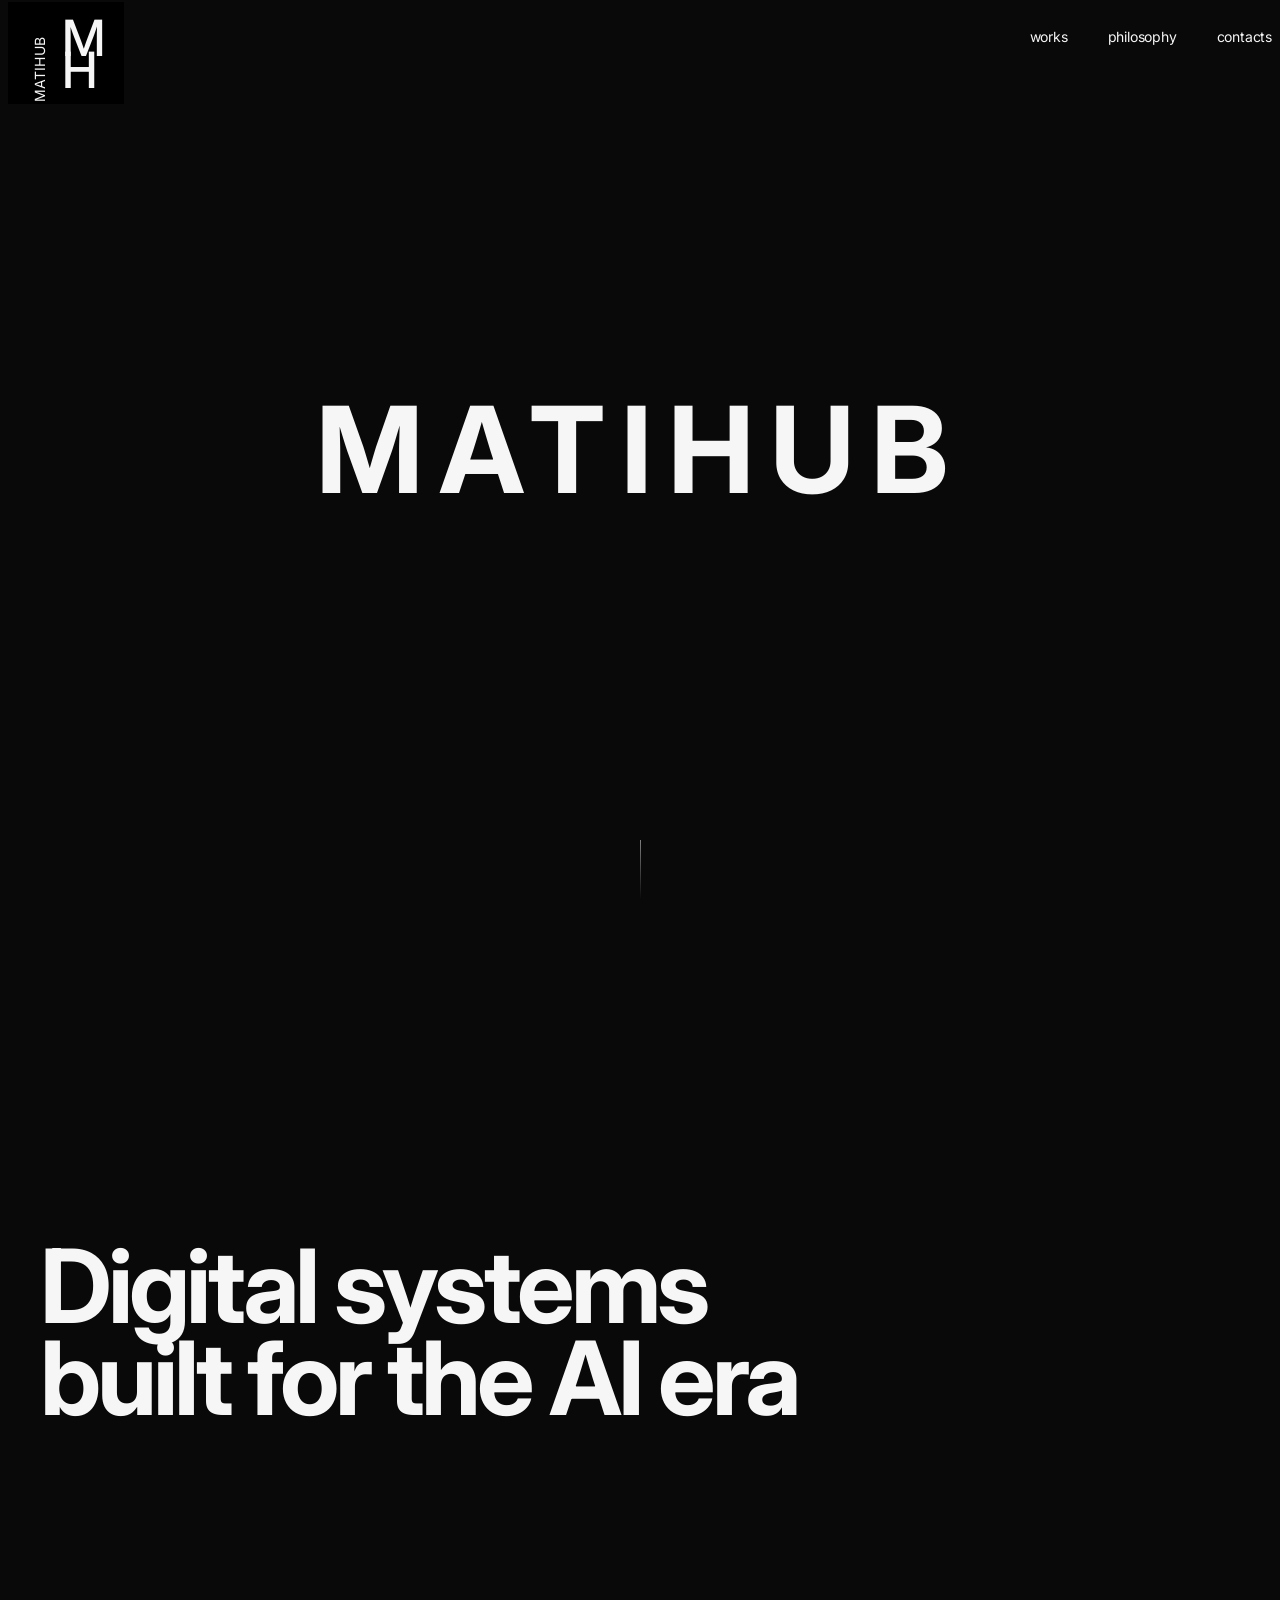
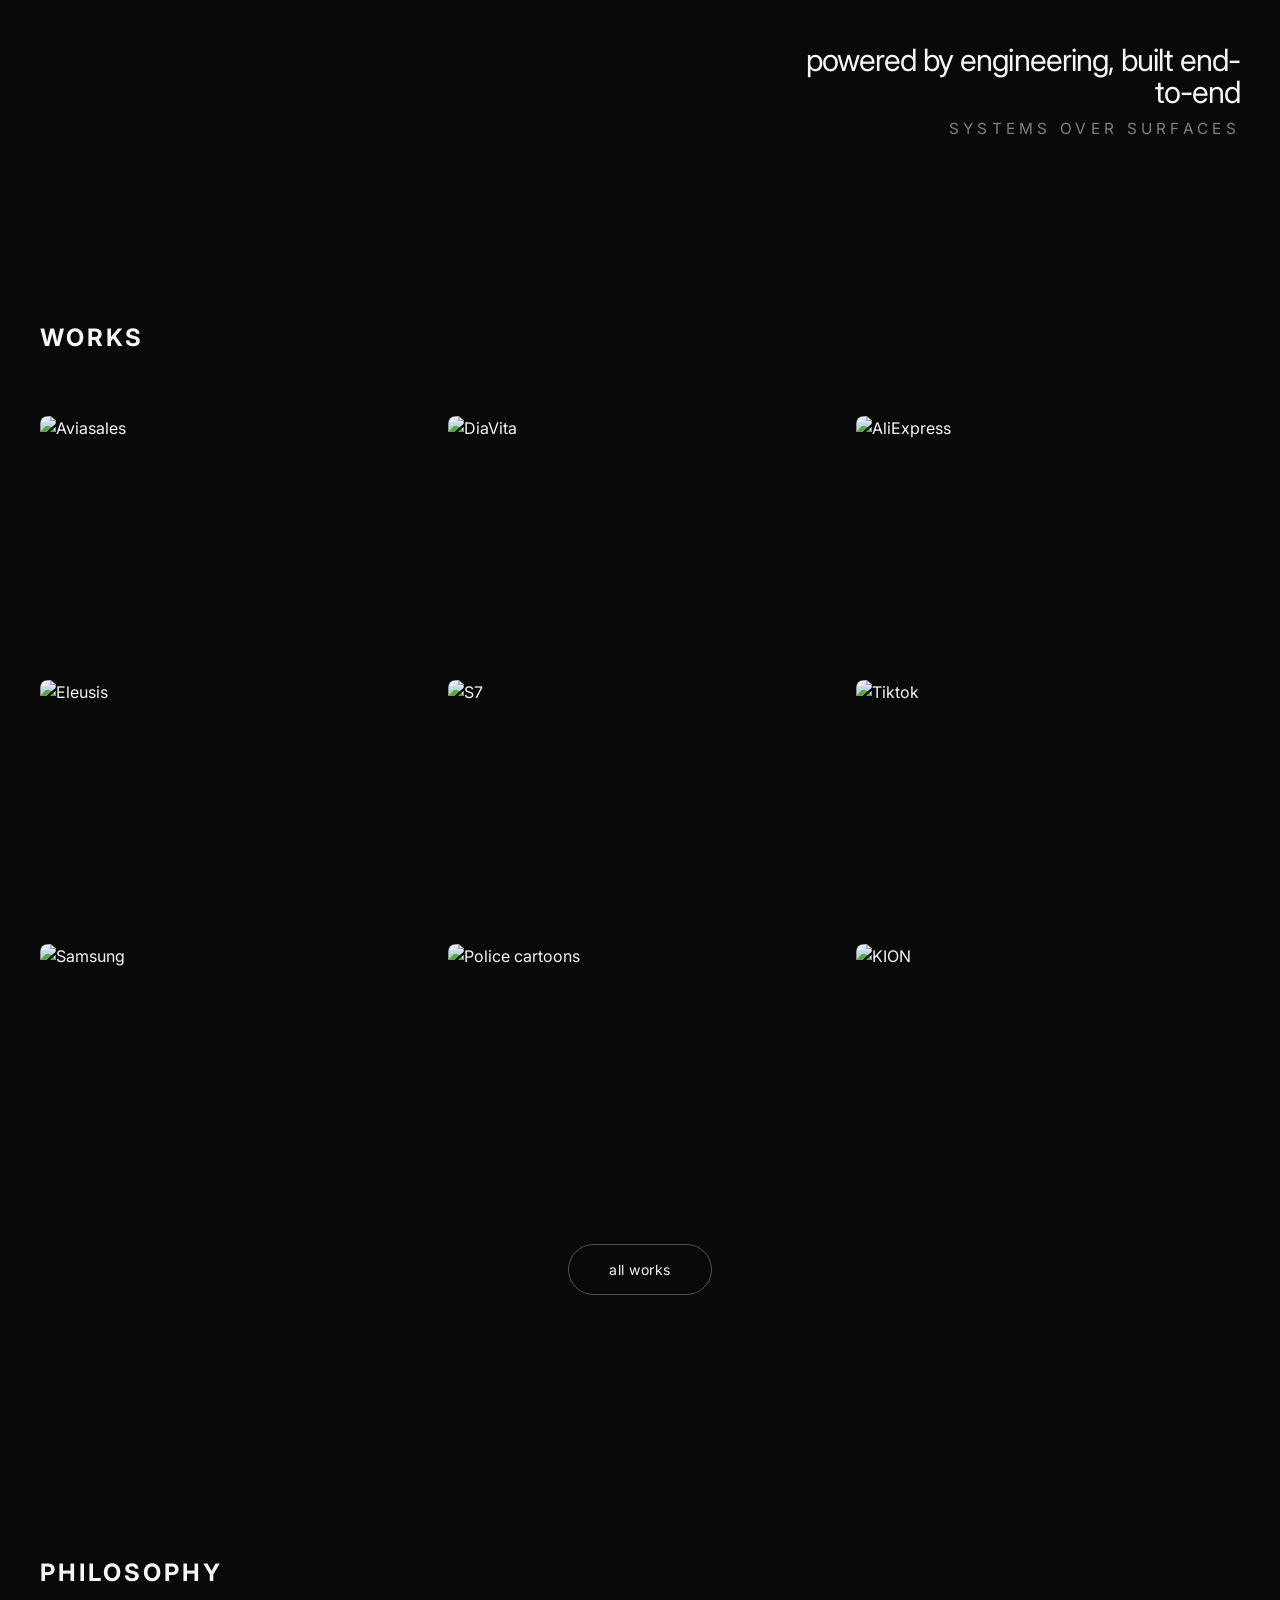
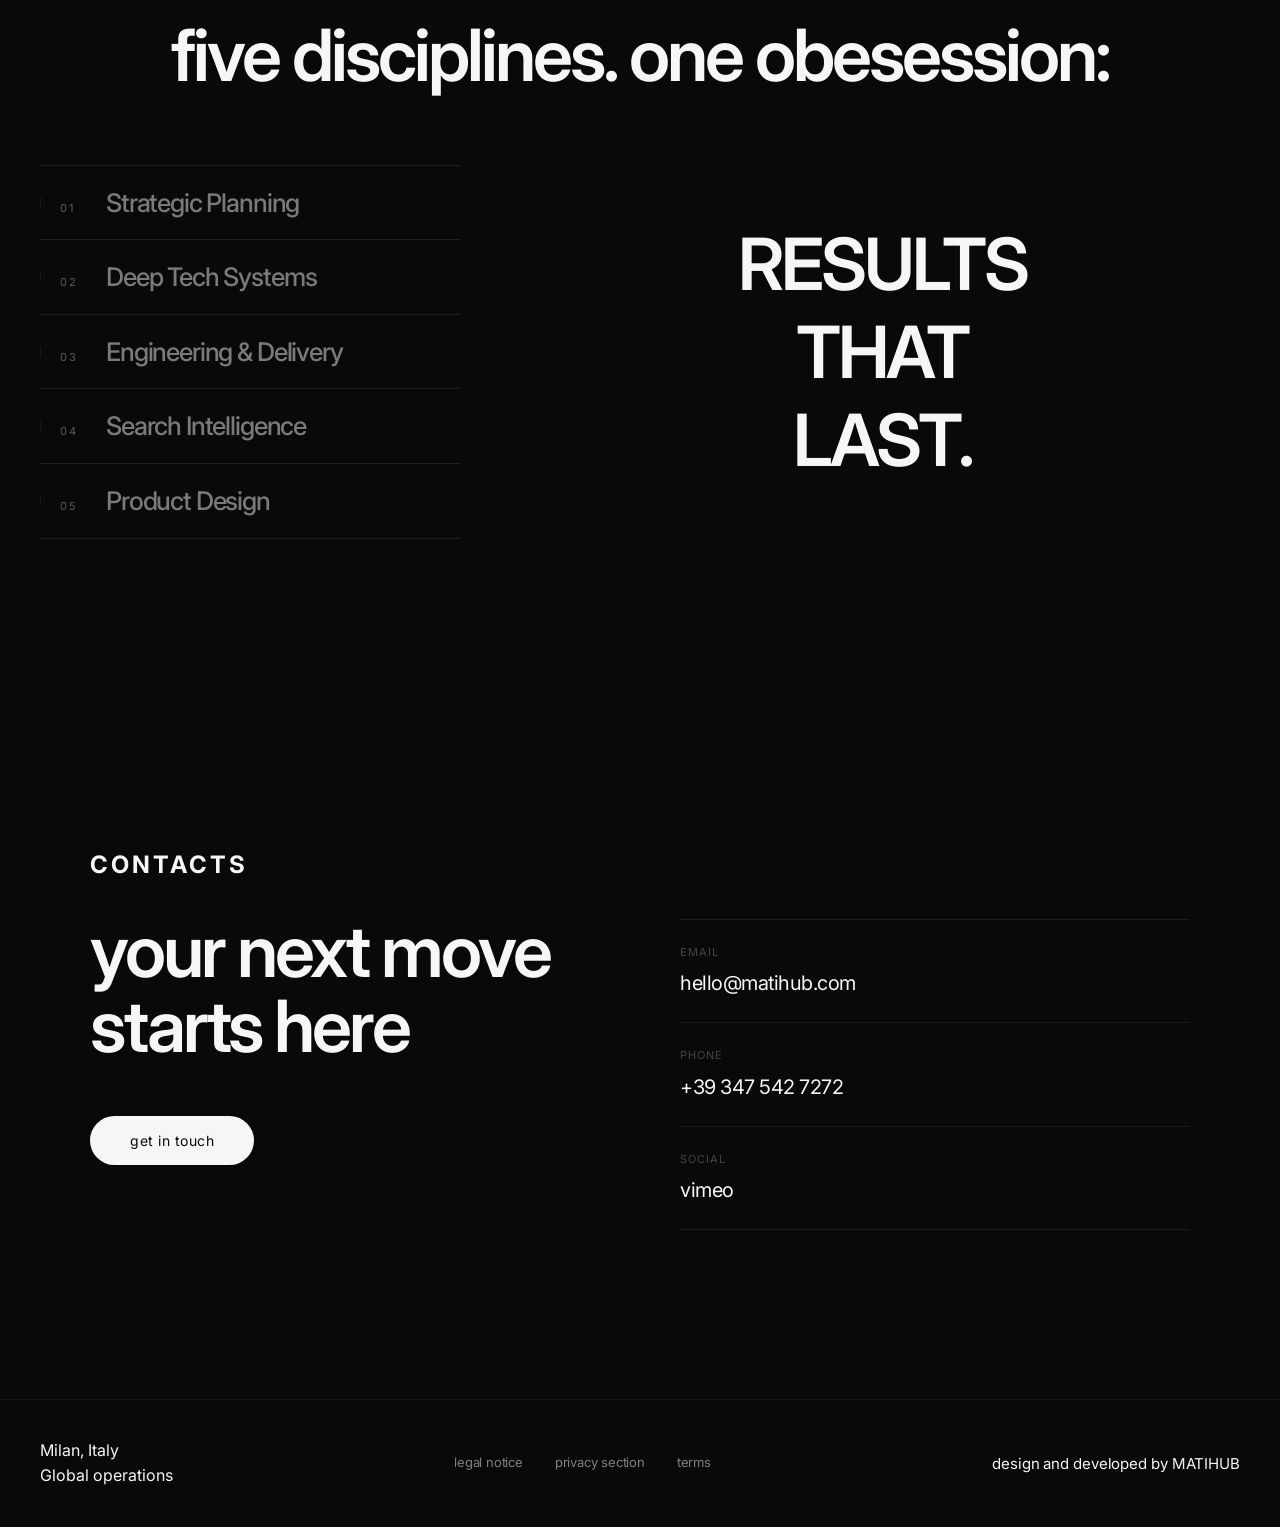
==== index.html @ 94ac6697 "Initial commit: MATIHUB website Static site for matihub.com - creative agency and production.  Co-Au" ====
<!DOCTYPE html>
<html lang="en">
<head>
  <meta charset="UTF-8">
  <meta name="viewport" content="width=device-width, initial-scale=1.0">
  <title>MATIHUB</title>
  <meta name="description" content="creative agency and production">
  <meta property="og:title" content="MATIHUB">
  <meta property="og:description" content="creative agency and production">
  <meta property="og:type" content="website">
  <link rel="stylesheet" href="css/style.css?v=20260401-1">
  <link rel="preconnect" href="https://fonts.googleapis.com">
  <link rel="preconnect" href="https://fonts.gstatic.com" crossorigin>
  <link href="https://fonts.googleapis.com/css2?family=Inter:wght@300;400;500;600;700&display=swap" rel="stylesheet">
</head>
<body>
  <!-- Page loader -->
  <div class="page-loader" id="pageLoader">
    <div class="loader-text">MATIHUB</div>
  </div>

  <!-- Navigation -->
  <nav class="nav" id="nav">
    <div class="nav__inner">
      <a href="#top" class="nav__logo" id="navLogo">
        <span class="logo-mark" aria-label="MATIHUB">
          <span class="logo-mark__vertical">MATIHUB</span>
          <span class="logo-mark__letters">
            <span class="logo-mark__letter">M</span>
            <span class="logo-mark__letter">H</span>
          </span>
        </span>
      </a>
      <div class="nav__menu" id="navMenu">
        <a href="#works" class="nav__link" data-nav>works</a>
        <a href="#philosophy" class="nav__link" data-nav>philosophy</a>
        <a href="#contacts" class="nav__link" data-nav>contacts</a>
      </div>
      <button class="nav__burger" id="navBurger" aria-label="Toggle menu">
        <span></span>
        <span></span>
      </button>
    </div>
  </nav>

  <!-- Mobile menu overlay -->
  <div class="mobile-menu" id="mobileMenu">
    <div class="mobile-menu__inner">
      <a href="#works" class="mobile-menu__link" data-nav>works</a>
      <a href="#philosophy" class="mobile-menu__link" data-nav>philosophy</a>
      <a href="#contacts" class="mobile-menu__link" data-nav>contacts</a>
    </div>
  </div>

  <!-- Hero Section -->
  <section class="hero" id="top">
    <div class="hero__video-wrap">
      <video class="hero__video" autoplay muted loop playsinline>
        <source src="https://storage.yandexcloud.net/naau/Zebra%20Black/web-3.mp4" type="video/mp4">
      </video>
    </div>
    <div class="hero__stripes">
      <div class="stripe stripe--1"></div>
      <div class="stripe stripe--2"></div>
      <div class="stripe stripe--3"></div>
      <div class="stripe stripe--4"></div>
      <div class="stripe stripe--5"></div>
      <div class="stripe stripe--6"></div>
      <div class="stripe stripe--7"></div>
      <div class="stripe stripe--8"></div>
      <div class="stripe stripe--9"></div>
      <div class="stripe stripe--10"></div>
      <div class="stripe stripe--11"></div>
      <div class="stripe stripe--12"></div>
      <div class="stripe stripe--13"></div>
      <div class="stripe stripe--14"></div>
      <div class="stripe stripe--15"></div>
      <div class="stripe stripe--16"></div>
      <div class="stripe stripe--17"></div>
      <div class="stripe stripe--18"></div>
      <div class="stripe stripe--19"></div>
      <div class="stripe stripe--20"></div>
    </div>
    <div class="hero__content">
      <h1 class="hero__title" data-animate="fade-up">MATIHUB</h1>
    </div>
    <div class="hero__scroll-indicator" data-animate="fade-in" data-delay="1000">
      <div class="scroll-line"></div>
    </div>
  </section>

  <!-- About Section -->
  <section class="about" id="about">
    <div class="about__container">
      <div class="about__text-block">
        <h2 class="about__headline" data-animate="fade-up">
          Digital systems<br>
          built for the AI era
        </h2>
      </div>
      <div class="about__corner" data-animate="fade-up">
        <p class="about__corner-title">powered by engineering, built end-to-end</p>
        <span class="about__corner-sub">systems over surfaces</span>
      </div>
    </div>
  </section>

  <!-- Featured Works Section -->
  <section class="works" id="works">
    <div class="works__container">
      <h2 class="works__title" data-animate="fade-up">WORKS</h2>
      <div class="works__grid">
        <a href="#" class="work-card" data-animate="fade-up" data-video="https://storage.yandexcloud.net/naau/Zebra%20Black/aviasales.mp4">
          <div class="work-card__media">
            <img class="work-card__img" src="https://static.tildacdn.com/tild6165-6663-4766-a163-343864383430/IMG_9E581A65877E-5.jpg" alt="Aviasales" loading="lazy">
            <video class="work-card__video" muted loop playsinline preload="none">
              <source src="https://storage.yandexcloud.net/naau/Zebra%20Black/aviasales.mp4" type="video/mp4">
            </video>
          </div>
          <div class="work-card__info">
            <h3 class="work-card__name">Aviasales</h3>
            <span class="work-card__type">TV commercial</span>
          </div>
        </a>

        <a href="#" class="work-card" data-animate="fade-up" data-video="https://storage.yandexcloud.net/naau/Zebra%20Black/diavita.mp4">
          <div class="work-card__media">
            <img class="work-card__img" src="https://static.tildacdn.com/tild6336-6364-4230-b430-643764646439/IMG_9E581A65877E-4.jpg" alt="DiaVita" loading="lazy">
            <video class="work-card__video" muted loop playsinline preload="none">
              <source src="https://storage.yandexcloud.net/naau/Zebra%20Black/diavita.mp4" type="video/mp4">
            </video>
          </div>
          <div class="work-card__info">
            <h3 class="work-card__name">DiaVita</h3>
            <span class="work-card__type">online commercial</span>
          </div>
        </a>

        <a href="#" class="work-card" data-animate="fade-up" data-video="https://storage.yandexcloud.net/naau/Zebra%20Black/ali-magnit.mp4">
          <div class="work-card__media">
            <img class="work-card__img" src="https://static.tildacdn.com/tild6266-6536-4338-a434-396534333637/IMG_9E581A65877E-7.jpg" alt="AliExpress" loading="lazy">
            <video class="work-card__video" muted loop playsinline preload="none">
              <source src="https://storage.yandexcloud.net/naau/Zebra%20Black/ali-magnit.mp4" type="video/mp4">
            </video>
          </div>
          <div class="work-card__info">
            <h3 class="work-card__name">AliExpress</h3>
            <span class="work-card__type">TV commercial</span>
          </div>
        </a>

        <a href="#" class="work-card" data-animate="fade-up" data-video="https://storage.yandexcloud.net/naau/Zebra%20Black/tortures.mp4">
          <div class="work-card__media">
            <img class="work-card__img" src="https://static.tildacdn.com/tild3966-3061-4966-b461-353532653964/IMG_9E581A65877E-11.jpg" alt="Eleusis" loading="lazy">
            <video class="work-card__video" muted loop playsinline preload="none">
              <source src="https://storage.yandexcloud.net/naau/Zebra%20Black/tortures.mp4" type="video/mp4">
            </video>
          </div>
          <div class="work-card__info">
            <h3 class="work-card__name">Eleusis</h3>
            <span class="work-card__type">short movie</span>
          </div>
        </a>

        <a href="#" class="work-card" data-animate="fade-up" data-video="https://storage.yandexcloud.net/naau/Zebra%20Black/s7.mp4">
          <div class="work-card__media">
            <img class="work-card__img" src="https://static.tildacdn.com/tild3133-3365-4666-a537-616430393462/IMG_9E581A65877E-16.jpg" alt="S7" loading="lazy">
            <video class="work-card__video" muted loop playsinline preload="none">
              <source src="https://storage.yandexcloud.net/naau/Zebra%20Black/s7.mp4" type="video/mp4">
            </video>
          </div>
          <div class="work-card__info">
            <h3 class="work-card__name">S7</h3>
            <span class="work-card__type">TV commercial</span>
          </div>
        </a>

        <a href="#" class="work-card" data-animate="fade-up" data-video="https://storage.yandexcloud.net/naau/Zebra%20Black/tiktok.mp4">
          <div class="work-card__media">
            <img class="work-card__img" src="https://static.tildacdn.com/tild6637-3164-4764-b666-653739356164/IMG_9E581A65877E-14.jpg" alt="Tiktok" loading="lazy">
            <video class="work-card__video" muted loop playsinline preload="none">
              <source src="https://storage.yandexcloud.net/naau/Zebra%20Black/tiktok.mp4" type="video/mp4">
            </video>
          </div>
          <div class="work-card__info">
            <h3 class="work-card__name">Tiktok</h3>
            <span class="work-card__type">TV commercial</span>
          </div>
        </a>

        <a href="#" class="work-card" data-animate="fade-up" data-video="https://storage.yandexcloud.net/naau/Zebra%20Black/samsung.mp4">
          <div class="work-card__media">
            <img class="work-card__img" src="https://static.tildacdn.com/tild6661-3166-4439-b335-336266383433/IMG_9E581A65877E-15.jpg" alt="Samsung" loading="lazy">
            <video class="work-card__video" muted loop playsinline preload="none">
              <source src="https://storage.yandexcloud.net/naau/Zebra%20Black/samsung.mp4" type="video/mp4">
            </video>
          </div>
          <div class="work-card__info">
            <h3 class="work-card__name">Samsung</h3>
            <span class="work-card__type">short movie</span>
          </div>
        </a>

        <a href="#" class="work-card" data-animate="fade-up" data-video="https://storage.yandexcloud.net/naau/Zebra%20Black/2block.mp4">
          <div class="work-card__media">
            <img class="work-card__img" src="https://static.tildacdn.com/tild3864-3037-4433-b665-363839663732/IMG_9E581A65877E-20.jpg" alt="Police cartoons" loading="lazy">
            <video class="work-card__video" muted loop playsinline preload="none">
              <source src="https://storage.yandexcloud.net/naau/Zebra%20Black/2block.mp4" type="video/mp4">
            </video>
          </div>
          <div class="work-card__info">
            <h3 class="work-card__name">Police cartoons</h3>
            <span class="work-card__type">social project</span>
          </div>
        </a>

        <a href="#" class="work-card" data-animate="fade-up" data-video="https://storage.yandexcloud.net/naau/Zebra%20Black/kion.mp4">
          <div class="work-card__media">
            <img class="work-card__img" src="https://static.tildacdn.com/tild3933-3839-4464-b935-316431636664/Screenshot_2021-09-1.jpg" alt="KION" loading="lazy">
            <video class="work-card__video" muted loop playsinline preload="none">
              <source src="https://storage.yandexcloud.net/naau/Zebra%20Black/kion.mp4" type="video/mp4">
            </video>
          </div>
          <div class="work-card__info">
            <h3 class="work-card__name">KION</h3>
            <span class="work-card__type">online commercial</span>
          </div>
        </a>
      </div>
      <div class="works__all" data-animate="fade-up">
        <a href="#" class="btn btn--outline">all works</a>
      </div>
    </div>
  </section>

  <!-- Philosophy Section -->
  <section class="philosophy" id="philosophy">
    <div class="philosophy__container">
      <div class="philosophy__intro" data-animate="fade-up">
        <span class="philosophy__eyebrow">PHILOSOPHY</span>
        <h2 class="philosophy__title">five disciplines. one obesession:</h2>
      </div>
      <div class="discipline-system" data-animate="fade-up">
        <div class="discipline-system__nav" role="tablist" aria-label="Disciplines">
          <button
            class="discipline-trigger"
            type="button"
            role="tab"
            id="discipline-tab-strategic-design"
            aria-selected="false"
            aria-controls="discipline-panel-strategic-design"
            data-discipline-trigger
            data-discipline="strategic-design"
          >
            <span class="discipline-trigger__number">01</span>
            <span class="discipline-trigger__title">Strategic Planning</span>
          </button>
          <button
            class="discipline-trigger"
            type="button"
            role="tab"
            id="discipline-tab-deep-tech-systems"
            aria-selected="false"
            aria-controls="discipline-panel-deep-tech-systems"
            data-discipline-trigger
            data-discipline="deep-tech-systems"
          >
            <span class="discipline-trigger__number">02</span>
            <span class="discipline-trigger__title">Deep Tech Systems</span>
          </button>
          <button
            class="discipline-trigger"
            type="button"
            role="tab"
            id="discipline-tab-engineering-delivery"
            aria-selected="false"
            aria-controls="discipline-panel-engineering-delivery"
            data-discipline-trigger
            data-discipline="engineering-delivery"
          >
            <span class="discipline-trigger__number">03</span>
            <span class="discipline-trigger__title">Engineering &amp; Delivery</span>
          </button>
          <button
            class="discipline-trigger"
            type="button"
            role="tab"
            id="discipline-tab-search-intelligence"
            aria-selected="false"
            aria-controls="discipline-panel-search-intelligence"
            data-discipline-trigger
            data-discipline="search-intelligence"
          >
            <span class="discipline-trigger__number">04</span>
            <span class="discipline-trigger__title">Search Intelligence</span>
          </button>
          <button
            class="discipline-trigger"
            type="button"
            role="tab"
            id="discipline-tab-product-design"
            aria-selected="false"
            aria-controls="discipline-panel-product-design"
            data-discipline-trigger
            data-discipline="product-design"
          >
            <span class="discipline-trigger__number">05</span>
            <span class="discipline-trigger__title">Product Design</span>
          </button>
        </div>

        <div class="discipline-system__panel-wrap">
          <p class="discipline-system__kicker">
            <span class="discipline-system__kicker-word discipline-system__kicker-word--results">RESULTS</span>
            <span class="discipline-system__kicker-word discipline-system__kicker-word--that">THAT</span>
            <span class="discipline-system__kicker-word discipline-system__kicker-word--last">LAST.</span>
          </p>
          <div class="discipline-panels-track" data-discipline-track>
            <article
              class="discipline-panel"
              role="tabpanel"
              id="discipline-panel-strategic-design"
              aria-labelledby="discipline-tab-strategic-design"
              hidden
              data-discipline-panel
              data-discipline="strategic-design"
            >
              <span class="discipline-panel__number">01</span>
              <h3 class="discipline-panel__title">Strategic Planning</h3>
              <p class="discipline-panel__description">
                Precision-engineered strategy. Built to compound. Strategic design frameworks grounded in big data, analytics intelligence, and deep sector understanding — structured to turn business complexity into durable competitive advantage.
              </p>
            </article>

            <article
              class="discipline-panel"
              role="tabpanel"
              id="discipline-panel-deep-tech-systems"
              aria-labelledby="discipline-tab-deep-tech-systems"
              hidden
              data-discipline-panel
              data-discipline="deep-tech-systems"
            >
              <span class="discipline-panel__number">02</span>
              <h3 class="discipline-panel__title">Deep Tech Systems</h3>
              <p class="discipline-panel__description">
                Powered by deep tech. Built for the decade ahead. Advanced machine intelligence and cognitive infrastructure — engineered at the frontier of what technology can do, and deployed with the precision that complex systems demand.
              </p>
            </article>

            <article
              class="discipline-panel"
              role="tabpanel"
              id="discipline-panel-engineering-delivery"
              aria-labelledby="discipline-tab-engineering-delivery"
              hidden
              data-discipline-panel
              data-discipline="engineering-delivery"
            >
              <span class="discipline-panel__number">03</span>
              <h3 class="discipline-panel__title">Engineering &amp; Delivery</h3>
              <p class="discipline-panel__description">
                Flawless implementation. No second drafts. Production-grade platforms and advanced systems architected for permanence — where deep technical rigour and a zero-compromise delivery standard are built into the process from day one.
              </p>
            </article>

            <article
              class="discipline-panel"
              role="tabpanel"
              id="discipline-panel-search-intelligence"
              aria-labelledby="discipline-tab-search-intelligence"
              hidden
              data-discipline-panel
              data-discipline="search-intelligence"
            >
              <span class="discipline-panel__number">04</span>
              <h3 class="discipline-panel__title">Search Intelligence</h3>
              <p class="discipline-panel__description">
                Search authority, engineered through data and precision. Big data-driven semantic architecture, advanced analytics tools, and technical search infrastructure — built to compound organic visibility and deliver returns that grow with time, not against it.
              </p>
            </article>

            <article
              class="discipline-panel"
              role="tabpanel"
              id="discipline-panel-product-design"
              aria-labelledby="discipline-tab-product-design"
              hidden
              data-discipline-panel
              data-discipline="product-design"
            >
              <span class="discipline-panel__number">05</span>
              <h3 class="discipline-panel__title">Product Design</h3>
              <p class="discipline-panel__description">
                Interfaces designed to perform, not just impress. Advanced product design systems built on deep user intelligence and commercial logic — where every interaction is deliberate, every flow is purposeful, and form follows measurable function.
              </p>
            </article>
          </div>
          <div class="discipline-carousel-dots" aria-hidden="true">
            <span class="discipline-carousel-dot is-active" data-discipline-dot></span>
            <span class="discipline-carousel-dot" data-discipline-dot></span>
            <span class="discipline-carousel-dot" data-discipline-dot></span>
            <span class="discipline-carousel-dot" data-discipline-dot></span>
            <span class="discipline-carousel-dot" data-discipline-dot></span>
          </div>
        </div>
      </div>
    </div>
  </section>

  <!-- Contacts Section -->
  <section class="contacts" id="contacts">
    <div class="contacts__container">
      <div class="contacts__left" data-animate="fade-up">
        <span class="contacts__eyebrow">CONTACTS</span>
        <h2 class="contacts__title">your next move<br>starts here</h2>
        <a href="mailto:hello@matihub.com" class="btn btn--primary contacts__cta">get in touch</a>
      </div>
      <div class="contacts__right" data-animate="fade-up" data-delay="200">
        <div class="contacts__item">
          <span class="contacts__label">email</span>
          <a href="mailto:hello@matihub.com" class="contacts__value contacts__value--link">hello@matihub.com</a>
        </div>
        <div class="contacts__item">
          <span class="contacts__label">phone</span>
          <a href="tel:+393475427272" class="contacts__value contacts__value--link">+39 347 542 7272</a>
        </div>
        <div class="contacts__item">
          <span class="contacts__label">social</span>
          <a href="#" class="contacts__value contacts__value--link" target="_blank" rel="noopener">vimeo</a>
        </div>
      </div>
    </div>
  </section>

  <!-- Footer -->
  <footer class="footer">
    <div class="footer__container">
      <div class="footer__left">
        <div class="footer__location">
          <span>Milan, Italy</span>
          <span>Global operations</span>
        </div>
      </div>
      <div class="footer__nav">
        <div class="footer__nav-links">
          <a href="/legal-notice.html" class="footer__link">legal notice</a>
          <div class="footer__nav-group">
            <a href="/privacy-section.html" class="footer__link">privacy section</a>
          </div>
          <a href="/terms.html" class="footer__link">terms</a>
        </div>
      </div>
      <div class="footer__right">
        <span class="footer__credit">design and developed by MATIHUB</span>
      </div>
    </div>
  </footer>

  <script src="js/main.js?v=20260401-1"></script>
</body>
</html>
---- css/style.css ----
/* ============================================
   MATIHUB - Global Styles
   Dark premium creative agency theme
   ============================================ */

/* --- Reset & Base --- */
*, *::before, *::after {
  margin: 0;
  padding: 0;
  box-sizing: border-box;
}

:root {
  --bg: #090909;
  --text: #f6f6f6;
  --text-dim: rgba(246, 246, 246, 0.5);
  --text-dimmer: rgba(246, 246, 246, 0.25);
  --accent: #f6f6f6;
  --stripe-bg: #090909;
  --font-main: 'Inter', Arial, sans-serif;
  --nav-height: 148px;
  --ease: cubic-bezier(0.25, 0.1, 0.25, 1);
  --ease-out: cubic-bezier(0.16, 1, 0.3, 1);
}

html {
  scroll-behavior: smooth;
  -webkit-font-smoothing: antialiased;
  -moz-osx-font-smoothing: grayscale;
  overflow-x: hidden;
}

body {
  font-family: var(--font-main);
  background-color: var(--bg);
  color: var(--text);
  line-height: 1.5;
  overflow-x: hidden;
  opacity: 0;
  transition: opacity 0.6s var(--ease);
}

body.loaded {
  opacity: 1;
}

a {
  color: inherit;
  text-decoration: none;
}

img, video {
  display: block;
  max-width: 100%;
}

button {
  border: none;
  background: none;
  cursor: pointer;
  color: inherit;
  font-family: inherit;
}

::selection {
  background: rgba(246, 246, 246, 0.2);
  color: var(--text);
}

/* --- Page Loader --- */
.page-loader {
  position: fixed;
  inset: 0;
  z-index: 9999;
  background: var(--bg);
  display: flex;
  align-items: center;
  justify-content: center;
  transition: opacity 0.8s var(--ease), visibility 0.8s;
}

.page-loader.hidden {
  opacity: 0;
  visibility: hidden;
  pointer-events: none;
}

.loader-text {
  font-size: 32px;
  font-weight: 600;
  letter-spacing: 6px;
  text-transform: uppercase;
  animation: loaderPulse 1.2s ease-in-out infinite;
}

@keyframes loaderPulse {
  0%, 100% { opacity: 0.3; }
  50% { opacity: 1; }
}

/* ============================================
   Navigation
   ============================================ */
.nav {
  position: fixed;
  top: 0;
  left: 0;
  right: 0;
  z-index: 990;
  padding: 2px 8px 0;
  height: var(--nav-height);
  transition: background-color 0.4s var(--ease), box-shadow 0.4s var(--ease);
}

.nav__inner {
  max-width: 1400px;
  margin: 0 auto;
  height: 100%;
  display: flex;
  align-items: flex-start;
  justify-content: space-between;
}

.nav__logo {
  z-index: 1001;
  position: relative;
  display: block;
  width: 116px;
  height: 102px;
  background: #000;
  overflow: visible;
  flex: 0 0 auto;
}

.logo-mark {
  position: relative;
  display: block;
  width: 100%;
  height: 100%;
  transition: opacity 0.3s var(--ease);
}

.logo-mark:hover {
  opacity: 0.7;
}

.logo-mark__vertical {
  position: absolute;
  left: 27px;
  top: 35px;
  display: block;
  font-size: 14px;
  font-weight: 400;
  line-height: 0.78;
  letter-spacing: 0.015em;
  writing-mode: vertical-rl;
  transform: rotate(180deg);
}

.logo-mark__letters {
  position: absolute;
  left: 54px;
  top: 18px;
  display: flex;
  flex-direction: column;
  align-items: flex-start;
  gap: 0;
}

.logo-mark__letter {
  display: block;
  width: 41px;
  font-size: 50px;
  font-weight: 500;
  line-height: 0.72;
  letter-spacing: -0.1em;
  text-align: left;
}

.logo-mark__letter:last-child {
  width: 45px;
  margin-top: -4px;
}

.nav__menu {
  display: flex;
  gap: 40px;
  padding-top: 20px;
}

.nav__link {
  font-size: 14px;
  font-weight: 400;
  letter-spacing: -0.2px;
  position: relative;
  padding: 4px 0;
  transition: opacity 0.3s var(--ease);
}

.nav__link::after {
  content: '';
  position: absolute;
  bottom: 0;
  left: 0;
  width: 0;
  height: 1px;
  background: var(--text);
  transition: width 0.4s var(--ease-out);
}

.nav__link:hover::after {
  width: 100%;
}

.nav__link:hover {
  opacity: 0.7;
}

/* Burger */
.nav__burger {
  display: none;
  flex-direction: column;
  justify-content: center;
  gap: 6px;
  width: 30px;
  height: 30px;
  z-index: 1001;
}

.nav__burger span {
  display: block;
  width: 100%;
  height: 1.5px;
  background: var(--text);
  transition: transform 0.4s var(--ease-out), opacity 0.3s;
}

.nav__burger.active span:first-child {
  transform: translateY(3.75px) rotate(45deg);
}

.nav__burger.active span:last-child {
  transform: translateY(-3.75px) rotate(-45deg);
}

/* Mobile menu */
.mobile-menu {
  position: fixed;
  inset: 0;
  z-index: 1000;
  background: var(--bg);
  display: flex;
  align-items: center;
  justify-content: center;
  opacity: 0;
  visibility: hidden;
  transition: opacity 0.5s var(--ease-out), visibility 0.5s;
}

.mobile-menu.active {
  opacity: 1;
  visibility: visible;
}

.mobile-menu__inner {
  display: flex;
  flex-direction: column;
  align-items: center;
  gap: 24px;
}

.mobile-menu__link {
  font-size: 48px;
  font-weight: 500;
  letter-spacing: -1.5px;
  opacity: 0;
  transform: translateY(30px);
  transition: opacity 0.5s var(--ease-out), transform 0.5s var(--ease-out);
}

.mobile-menu.active .mobile-menu__link {
  opacity: 1;
  transform: translateY(0);
}

.mobile-menu.active .mobile-menu__link:nth-child(1) { transition-delay: 0.1s; }
.mobile-menu.active .mobile-menu__link:nth-child(2) { transition-delay: 0.15s; }
.mobile-menu.active .mobile-menu__link:nth-child(3) { transition-delay: 0.2s; }
.mobile-menu.active .mobile-menu__link:nth-child(4) { transition-delay: 0.25s; }

/* ============================================
   Hero Section
   ============================================ */
.hero {
  position: relative;
  width: 100%;
  height: 100vh;
  min-height: 550px;
  overflow: hidden;
  display: flex;
  align-items: center;
  justify-content: center;
}

.hero__video-wrap {
  position: absolute;
  inset: 0;
  z-index: 1;
}

.hero__video {
  width: 100%;
  height: 100%;
  object-fit: cover;
  opacity: 0;
  transition: opacity 1.5s var(--ease);
}

.hero__video.loaded {
  opacity: 1;
}

/* Vertical stripe bars - zebra/grid effect */
.hero__stripes {
  position: absolute;
  inset: 0;
  z-index: 2;
  pointer-events: none;
}

.stripe {
  position: absolute;
  top: 0;
  bottom: 0;
  width: 60px;
  background: var(--stripe-bg);
  transform: scaleY(1);
  transition: transform 1.2s var(--ease-out);
}

/* Position stripes across the viewport at intervals */
.stripe--1  { left: calc(50% - 600px); }
.stripe--2  { left: calc(50% - 540px + 15px); }
.stripe--3  { left: calc(50% - 470px); }
.stripe--4  { left: calc(50% - 400px + 10px); }
.stripe--5  { left: calc(50% - 330px); }
.stripe--6  { left: calc(50% - 260px + 5px); }
.stripe--7  { left: calc(50% - 190px); }
.stripe--8  { left: calc(50% - 120px + 10px); }
.stripe--9  { left: calc(50% - 55px); }
.stripe--10 { left: calc(50% + 10px); }
.stripe--11 { left: calc(50% + 75px); }
.stripe--12 { left: calc(50% + 140px + 5px); }
.stripe--13 { left: calc(50% + 210px); }
.stripe--14 { left: calc(50% + 275px + 10px); }
.stripe--15 { left: calc(50% + 345px); }
.stripe--16 { left: calc(50% + 415px + 5px); }
.stripe--17 { left: calc(50% + 480px); }
.stripe--18 { left: calc(50% + 545px + 10px); }
.stripe--19 { left: calc(50% - 665px); }
.stripe--20 { left: calc(50% + 615px); }

/* Staggered stripe animation on load */
.hero.animate-stripes .stripe {
  animation: stripeReveal 1.8s var(--ease-out) forwards;
}

.stripe--1  { animation-delay: 0.05s; }
.stripe--2  { animation-delay: 0.1s; }
.stripe--3  { animation-delay: 0.15s; }
.stripe--4  { animation-delay: 0.2s; }
.stripe--5  { animation-delay: 0.25s; }
.stripe--6  { animation-delay: 0.3s; }
.stripe--7  { animation-delay: 0.35s; }
.stripe--8  { animation-delay: 0.4s; }
.stripe--9  { animation-delay: 0.45s; }
.stripe--10 { animation-delay: 0.5s; }
.stripe--11 { animation-delay: 0.55s; }
.stripe--12 { animation-delay: 0.6s; }
.stripe--13 { animation-delay: 0.65s; }
.stripe--14 { animation-delay: 0.7s; }
.stripe--15 { animation-delay: 0.75s; }
.stripe--16 { animation-delay: 0.8s; }
.stripe--17 { animation-delay: 0.85s; }
.stripe--18 { animation-delay: 0.9s; }
.stripe--19 { animation-delay: 0s; }
.stripe--20 { animation-delay: 0.95s; }

@keyframes stripeReveal {
  0% {
    transform: scaleY(1);
    opacity: 1;
  }
  60% {
    opacity: 1;
  }
  100% {
    transform: scaleY(0);
    opacity: 0;
  }
}

/* After stripes open we add a subtle parallax stripe overlay */
.hero__stripes.revealed .stripe {
  transform: scaleY(0);
  opacity: 0;
}

.hero__content {
  position: relative;
  z-index: 3;
  text-align: center;
  padding: 0 20px;
}

.hero__title {
  font-size: clamp(48px, 10vw, 120px);
  font-weight: 700;
  letter-spacing: clamp(4px, 1.5vw, 16px);
  text-transform: uppercase;
  line-height: 1;
  opacity: 0;
  transform: translateY(40px);
  transition: opacity 1s var(--ease-out) 1.2s, transform 1s var(--ease-out) 1.2s;
}

.hero.visible .hero__title {
  opacity: 1;
  transform: translateY(0);
}

.hero__subtitle {
  font-size: clamp(12px, 1.5vw, 16px);
  font-weight: 300;
  letter-spacing: 3px;
  margin-top: 20px;
  opacity: 0;
  transform: translateY(20px);
  transition: opacity 0.8s var(--ease-out) 1.6s, transform 0.8s var(--ease-out) 1.6s;
}

.hero.visible .hero__subtitle {
  opacity: 0.7;
  transform: translateY(0);
}

/* Scroll indicator */
.hero__scroll-indicator {
  position: absolute;
  bottom: 40px;
  left: 50%;
  transform: translateX(-50%);
  z-index: 3;
  opacity: 0;
  transition: opacity 1s var(--ease) 2.2s;
}

.hero.visible .hero__scroll-indicator {
  opacity: 0.5;
}

.scroll-line {
  width: 1px;
  height: 60px;
  background: linear-gradient(to bottom, var(--text), transparent);
  animation: scrollPulse 2s ease-in-out infinite;
}

@keyframes scrollPulse {
  0%, 100% {
    transform: scaleY(1);
    opacity: 0.5;
  }
  50% {
    transform: scaleY(0.5);
    opacity: 1;
  }
}

/* ============================================
   About Section
   ============================================ */
.about {
  position: relative;
  padding: 160px 40px;
  min-height: 100vh;
  display: flex;
  align-items: center;
}

.about__container {
  max-width: none;
  width: 100%;
}

.about__badge {
  display: inline-block;
  padding: 8px 20px;
  border: 1px solid rgba(246, 246, 246, 0.15);
  border-radius: 100px;
  font-size: 12px;
  letter-spacing: 0.5px;
  color: var(--text-dim);
  margin-bottom: 60px;
}

.about__headline {
  font-size: clamp(48px, 8vw, 128px);
  font-weight: 700;
  line-height: 0.9;
  letter-spacing: -0.04em;
  max-width: 100%;
  margin-bottom: 36px;
}

.about__corner {
  position: absolute;
  bottom: 60px;
  right: 40px;
  text-align: right;
  max-width: 440px;
}

.about__corner-title {
  font-size: clamp(24px, 2.4vw, 36px);
  font-weight: 400;
  line-height: 1.02;
  letter-spacing: -0.03em;
  margin-bottom: 10px;
  color: var(--text);
}

.about__corner-sub {
  display: block;
  font-size: clamp(14px, 1.2vw, 18px);
  letter-spacing: 0.28em;
  text-transform: uppercase;
  color: var(--text-dim);
}

.about__tagline {
  font-size: clamp(20px, 3vw, 30px);
  font-weight: 300;
  letter-spacing: -0.5px;
  color: var(--text-dim);
  max-width: 700px;
  margin-bottom: 60px;
}

.about__cta {
  margin-bottom: 80px;
}

.about__worldwide {
  font-size: 14px;
  letter-spacing: -0.2px;
  color: var(--text-dim);
}

/* Buttons */
.btn {
  display: inline-block;
  font-family: var(--font-main);
  font-size: 14px;
  font-weight: 400;
  letter-spacing: 0.5px;
  cursor: pointer;
  transition: all 0.4s var(--ease-out);
}

.btn--primary {
  padding: 14px 40px;
  background: var(--text);
  color: var(--bg);
  border-radius: 100px;
}

.btn--primary:hover {
  background: rgba(246, 246, 246, 0.85);
  transform: translateY(-2px);
}

.btn--outline {
  padding: 14px 40px;
  border: 1px solid rgba(246, 246, 246, 0.3);
  border-radius: 100px;
  color: var(--text);
}

.btn--outline:hover {
  border-color: var(--text);
  background: rgba(246, 246, 246, 0.05);
}

/* ============================================
   Works Section
   ============================================ */
.works {
  padding: 120px 40px;
}

.works__container {
  max-width: 1200px;
  margin: 0 auto;
}

.works__title {
  font-size: clamp(14px, 2.2vw, 24px);
  font-weight: 700;
  letter-spacing: clamp(1.5px, 0.25vw, 3px);
  text-transform: uppercase;
  margin-bottom: 60px;
}

.works__grid {
  display: grid;
  grid-template-columns: repeat(3, 1fr);
  gap: 24px;
}

.work-card {
  display: block;
  position: relative;
  overflow: hidden;
  border-radius: 8px;
  cursor: pointer;
  aspect-ratio: 16 / 10;
}

.work-card__media {
  position: relative;
  width: 100%;
  height: 100%;
  overflow: hidden;
}

.work-card__img {
  width: 100%;
  height: 100%;
  object-fit: cover;
  transition: transform 0.6s var(--ease-out), opacity 0.5s var(--ease);
}

.work-card__video {
  position: absolute;
  inset: 0;
  width: 100%;
  height: 100%;
  object-fit: cover;
  opacity: 0;
  transition: opacity 0.5s var(--ease);
}

.work-card:hover .work-card__img {
  transform: scale(1.05);
  opacity: 0;
}

.work-card:hover .work-card__video {
  opacity: 1;
}

.work-card__info {
  position: absolute;
  bottom: 0;
  left: 0;
  right: 0;
  padding: 24px;
  background: linear-gradient(transparent, rgba(0,0,0,0.8));
  transform: translateY(10px);
  opacity: 0;
  transition: transform 0.4s var(--ease-out), opacity 0.4s var(--ease);
}

.work-card:hover .work-card__info {
  transform: translateY(0);
  opacity: 1;
}

.work-card__name {
  font-size: 18px;
  font-weight: 600;
  letter-spacing: -0.3px;
  margin-bottom: 4px;
}

.work-card__type {
  font-size: 12px;
  font-weight: 300;
  color: var(--text-dim);
  letter-spacing: 0.5px;
  text-transform: uppercase;
}

.works__all {
  text-align: center;
  margin-top: 60px;
}

/* ============================================
   Philosophy Section
   ============================================ */
.philosophy {
  padding: 140px 40px;
}

.philosophy__container {
  max-width: 1220px;
  margin: 0 auto;
}

.philosophy__intro {
  max-width: 1220px;
  margin-left: auto;
  margin-right: auto;
  margin-bottom: 72px;
  display: flex;
  flex-direction: column;
  align-items: center;
}

.philosophy__eyebrow {
  display: inline-block;
  margin-bottom: 26px;
  font-size: clamp(14px, 2.2vw, 24px);
  font-weight: 700;
  letter-spacing: clamp(1.5px, 0.25vw, 3px);
  text-transform: uppercase;
  color: var(--text);
  align-self: flex-start;
}

.philosophy__title {
  font-size: clamp(40px, 6vw, 72px);
  font-weight: 600;
  line-height: 1.05;
  letter-spacing: -3px;
  max-width: none;
  white-space: normal;
  color: var(--text);
}

.discipline-system {
  display: grid;
  grid-template-columns: minmax(280px, 420px) minmax(0, 1fr);
  gap: 64px;
  align-items: stretch;
}

.discipline-system__nav {
  display: flex;
  flex-direction: column;
  border-top: 1px solid rgba(246, 246, 246, 0.09);
}

.discipline-system__nav:hover .discipline-trigger {
  opacity: 0.5;
}

.discipline-trigger {
  position: relative;
  display: flex;
  align-items: baseline;
  gap: 18px;
  width: 100%;
  padding: 24px 0 24px 20px;
  border: 0;
  border-bottom: 1px solid rgba(246, 246, 246, 0.09);
  background: transparent;
  color: rgba(246, 246, 246, 0.48);
  text-align: left;
  transition:
    color 0.28s var(--ease),
    opacity 0.28s var(--ease),
    background-color 0.28s var(--ease);
}

.discipline-trigger::before {
  content: "";
  position: absolute;
  left: 0;
  top: 18px;
  bottom: 18px;
  width: 1px;
  background: rgba(246, 246, 246, 0.2);
  opacity: 0.32;
  transform: scaleY(0.28);
  transform-origin: center;
  transition:
    transform 0.28s var(--ease-out),
    opacity 0.28s var(--ease),
    background-color 0.28s var(--ease);
}

.discipline-trigger::after {
  content: "";
  position: absolute;
  inset: 8px 0;
  background: linear-gradient(90deg, rgba(246, 246, 246, 0.05), transparent 70%);
  opacity: 0;
  transition: opacity 0.28s var(--ease);
  pointer-events: none;
}

.discipline-trigger:hover,
.discipline-trigger:focus-visible,
.discipline-trigger.is-active {
  opacity: 1 !important;
  color: var(--text);
}

.discipline-trigger:hover::before,
.discipline-trigger:focus-visible::before,
.discipline-trigger.is-active::before {
  opacity: 1;
  transform: scaleY(1);
  background: rgba(246, 246, 246, 0.9);
}

.discipline-trigger:hover::after,
.discipline-trigger:focus-visible::after,
.discipline-trigger.is-active::after {
  opacity: 1;
}

.discipline-trigger:focus-visible {
  outline: 1px solid rgba(246, 246, 246, 0.55);
  outline-offset: 6px;
}

.discipline-trigger__number {
  flex: 0 0 auto;
  min-width: 28px;
  font-size: 11px;
  letter-spacing: 0.18em;
  text-transform: uppercase;
  color: rgba(246, 246, 246, 0.34);
  transition: color 0.28s var(--ease);
}

.discipline-trigger__title {
  font-size: clamp(23px, 2vw, 31px);
  font-weight: 500;
  letter-spacing: -0.045em;
  line-height: 1;
}

.discipline-trigger.is-active .discipline-trigger__number,
.discipline-trigger:hover .discipline-trigger__number,
.discipline-trigger:focus-visible .discipline-trigger__number {
  color: rgba(246, 246, 246, 0.62);
}

.discipline-system__panel-wrap {
  position: relative;
  min-height: 100%;
  padding-top: 0;
  overflow: hidden;
}

.discipline-panels-track {
  position: relative;
}

.discipline-system__kicker {
  position: absolute;
  inset: 0;
  z-index: 0;
  font-size: clamp(40px, 6vw, 72px);
  font-weight: 600;
  line-height: 0.88;
  letter-spacing: -3px;
  color: var(--text);
  transition:
    filter 0.3s var(--ease),
    opacity 0.3s var(--ease),
    transform 0.3s var(--ease);
}

.discipline-system__panel-wrap.has-active-panel .discipline-system__kicker {
  opacity: 0.28;
  filter: blur(7px);
  transform: translateY(6px);
}

.discipline-system__kicker-word {
  position: absolute;
  display: block;
  white-space: nowrap;
}

.discipline-system__kicker-word--results {
  top: 18%;
  left: 50%;
  transform: translateX(-50%);
  text-align: center;
}

.discipline-system__kicker-word--that {
  top: 50%;
  left: 50%;
  transform: translate(-50%, -50%);
  text-align: center;
}

.discipline-system__kicker-word--last {
  left: 50%;
  top: 82%;
  transform: translate(-50%, -100%);
  text-align: center;
}

.discipline-panel {
  position: relative;
  z-index: 1;
  max-width: 720px;
  margin-top: 28px;
  opacity: 0;
  transform: translateY(14px);
  transition: opacity 0.3s var(--ease), transform 0.3s var(--ease);
}

.discipline-panel.is-active {
  opacity: 1;
  transform: translateY(0);
}

.discipline-carousel-dots {
  display: none;
}

.discipline-panel__number {
  display: inline-block;
  margin-bottom: 18px;
  font-size: 11px;
  letter-spacing: 0.22em;
  text-transform: uppercase;
  color: rgba(246, 246, 246, 0.34);
}

.discipline-panel__title {
  max-width: 12ch;
  font-size: clamp(34px, 4vw, 66px);
  font-weight: 500;
  line-height: 0.95;
  letter-spacing: -0.055em;
  color: var(--text);
}

.discipline-panel__description {
  max-width: 62ch;
  margin-top: 28px;
  font-size: clamp(17px, 1.5vw, 22px);
  line-height: 1.62;
  letter-spacing: -0.015em;
  color: rgba(246, 246, 246, 0.62);
}

/* ============================================
   Contacts Section
   ============================================ */
.contacts {
  padding: 160px 40px;
  min-height: 80vh;
  display: flex;
  align-items: center;
}

.contacts__container {
  max-width: 1100px;
  margin: 0 auto;
  width: 100%;
  display: grid;
  grid-template-columns: 1fr 1fr;
  gap: 80px;
  align-items: start;
}

.contacts__title {
  font-size: clamp(40px, 6vw, 72px);
  font-weight: 600;
  letter-spacing: -3px;
  line-height: 1.05;
  margin-bottom: 24px;
}

.contacts__eyebrow {
  display: inline-block;
  margin-bottom: 30px;
  font-size: clamp(14px, 2.2vw, 24px);
  font-weight: 700;
  letter-spacing: clamp(1.5px, 0.25vw, 3px);
  text-transform: uppercase;
  color: var(--text);
}

.contacts__location {
  font-size: 14px;
  color: var(--text-dim);
  letter-spacing: -0.2px;
}

.contacts__cta {
  margin-top: 28px;
}

.contacts__right {
  padding-top: 72px;
}

.contacts__item {
  padding: 24px 0;
  border-bottom: 1px solid rgba(246, 246, 246, 0.08);
}

.contacts__item:first-child {
  border-top: 1px solid rgba(246, 246, 246, 0.08);
}

.contacts__label {
  display: block;
  font-size: 11px;
  font-weight: 400;
  letter-spacing: 1px;
  text-transform: uppercase;
  color: var(--text-dimmer);
  margin-bottom: 8px;
}

.contacts__value {
  font-size: 20px;
  font-weight: 400;
  letter-spacing: -0.5px;
}

.contacts__value--link {
  position: relative;
  transition: opacity 0.3s var(--ease);
}

.contacts__value--link::after {
  content: '';
  position: absolute;
  bottom: -2px;
  left: 0;
  width: 0;
  height: 1px;
  background: var(--text);
  transition: width 0.4s var(--ease-out);
}

.contacts__value--link:hover::after {
  width: 100%;
}

.contacts__value--link:hover {
  opacity: 0.7;
}

/* ============================================
   Footer
   ============================================ */
.footer {
  padding: 40px;
  border-top: 1px solid rgba(246, 246, 246, 0.06);
}

.footer__container {
  max-width: 1400px;
  margin: 0 auto;
  display: flex;
  align-items: center;
  justify-content: space-between;
}

.footer__location {
  display: flex;
  flex-direction: column;
  gap: 4px;
  font-size: 16px;
  line-height: 1.35;
  color: var(--text);
}

.footer__nav {
  display: flex;
}

.footer__nav-links {
  display: flex;
  align-items: flex-end;
  gap: 32px;
}

.footer__nav-group {
  display: flex;
  flex-direction: column;
  align-items: center;
  gap: 10px;
}

.footer__nav-label {
  font-size: 11px;
  font-weight: 400;
  letter-spacing: 0.18em;
  text-transform: uppercase;
  color: var(--text-dimmer);
}

.footer__link {
  font-size: 13px;
  font-weight: 400;
  letter-spacing: -0.2px;
  color: var(--text-dim);
  transition: color 0.3s var(--ease);
}

.footer__link:hover {
  color: var(--text);
}

.footer__credit {
  font-size: 15px;
  color: var(--text);
  letter-spacing: -0.1px;
}

/* ============================================
   Legal Pages
   ============================================ */
.legal-page {
  min-height: 100vh;
  padding: 32px;
}

.legal-shell {
  max-width: 980px;
  margin: 0 auto;
}

.legal-topbar {
  display: flex;
  align-items: center;
  justify-content: space-between;
  gap: 24px;
  padding-bottom: 28px;
}

.legal-back {
  font-size: 12px;
  letter-spacing: 0.16em;
  text-transform: uppercase;
  color: var(--text-dim);
}

.legal-back:hover {
  color: var(--text);
}

.legal-mark {
  font-size: 14px;
  font-weight: 700;
  letter-spacing: 0.22em;
  text-transform: uppercase;
  color: var(--text);
}

.legal-main {
  border-top: 1px solid rgba(246, 246, 246, 0.08);
  padding-top: 44px;
}

.legal-eyebrow {
  display: inline-block;
  margin-bottom: 18px;
  font-size: 12px;
  letter-spacing: 0.18em;
  text-transform: uppercase;
  color: var(--text-dim);
}

.legal-title {
  max-width: 12ch;
  font-size: clamp(42px, 6vw, 78px);
  font-weight: 600;
  line-height: 0.96;
  letter-spacing: -0.05em;
}

.legal-updated {
  margin-top: 20px;
  font-size: 14px;
  color: var(--text-dim);
}

.legal-content {
  display: grid;
  gap: 32px;
  margin-top: 48px;
}

.legal-section {
  padding-top: 26px;
  border-top: 1px solid rgba(246, 246, 246, 0.08);
}

.legal-section h2 {
  margin-bottom: 14px;
  font-size: clamp(24px, 2.8vw, 34px);
  font-weight: 500;
  letter-spacing: -0.04em;
}

.legal-section p,
.legal-section li {
  max-width: 68ch;
  font-size: 17px;
  line-height: 1.72;
  color: rgba(246, 246, 246, 0.7);
}

.legal-section ul {
  display: grid;
  gap: 10px;
  padding-left: 20px;
}

/* ============================================
   Scroll Animations
   ============================================ */
[data-animate] {
  opacity: 0;
  transform: translateY(40px);
  transition: opacity 0.8s var(--ease-out), transform 0.8s var(--ease-out);
}

[data-animate].visible {
  opacity: 1;
  transform: translateY(0);
}

[data-animate][data-delay="200"] { transition-delay: 0.2s; }
[data-animate][data-delay="400"] { transition-delay: 0.4s; }
[data-animate][data-delay="600"] { transition-delay: 0.6s; }
[data-animate][data-delay="800"] { transition-delay: 0.8s; }
[data-animate][data-delay="1000"] { transition-delay: 1s; }

/* ============================================
   Responsive
   ============================================ */
@media (max-width: 1200px) {
  .works__grid {
    grid-template-columns: repeat(2, 1fr);
  }
}

@media (max-width: 960px) {
  .nav { padding: 0 24px; }

  .nav__menu {
    display: none;
  }

  .nav__burger {
    display: flex;
  }

  .about { padding: 120px 24px; }
  .works { padding: 80px 24px; }
  .philosophy { padding: 96px 24px; }
  .contacts { padding: 120px 24px; }

  .contacts__container {
    grid-template-columns: 1fr;
    gap: 60px;
  }

  .discipline-system {
    grid-template-columns: 1fr;
    gap: 28px;
  }

  .discipline-system__panel-wrap {
    min-height: 320px;
    padding-top: 0;
  }

  .discipline-panels-track {
    position: relative;
  }

  .discipline-panel__title {
    max-width: 14ch;
    font-size: clamp(30px, 5vw, 48px);
  }

  .discipline-panel__description {
    max-width: 56ch;
  }

  .discipline-trigger {
    padding: 20px 0 20px 18px;
  }

  .discipline-trigger__title {
    font-size: clamp(21px, 3.2vw, 28px);
  }

  .discipline-system__kicker {
    font-size: clamp(34px, 7vw, 56px);
  }

  .footer__nav {
    display: none;
  }
}

@media (max-width: 640px) {
  .works__grid {
    grid-template-columns: 1fr;
    gap: 16px;
  }

  .hero__title {
    letter-spacing: 2px;
  }

  .about__headline {
    font-size: clamp(42px, 10vw, 72px);
    line-height: 0.94;
    letter-spacing: -0.03em;
  }

  .contacts__title {
    letter-spacing: -1.5px;
  }

  .mobile-menu__link {
    font-size: 36px;
  }

  .stripe {
    width: 30px;
  }

  .discipline-system {
    gap: 22px;
  }

  .discipline-system__nav {
    border-top-color: rgba(246, 246, 246, 0.07);
    overflow-x: auto;
    overflow-y: hidden;
    scrollbar-width: none;
  }

  .discipline-system__nav::-webkit-scrollbar {
    display: none;
  }

  .discipline-trigger {
    flex: 0 0 auto;
    gap: 12px;
    padding: 16px 0 16px 14px;
    min-width: max-content;
  }

  .discipline-trigger::before {
    top: 14px;
    bottom: 14px;
  }

  .discipline-trigger__number {
    min-width: 22px;
    font-size: 10px;
  }

  .discipline-trigger__title {
    font-size: 18px;
    line-height: 1.05;
  }

  .discipline-system__panel-wrap {
    min-height: 260px;
    overflow: hidden;
  }

  .discipline-system__kicker {
    font-size: 28px;
    letter-spacing: -1.5px;
  }

  .discipline-panels-track {
    display: flex;
    transition: transform 0.32s var(--ease-out);
    will-change: transform;
  }

  .discipline-panel {
    flex: 0 0 100%;
    max-width: none;
    margin-top: 12px;
    padding-right: 8px;
    opacity: 1;
    transform: none;
    transition: none;
  }

  .discipline-panel.is-active {
    opacity: 1;
    transform: none;
  }

  .discipline-system__kicker-word--results {
    top: 18%;
  }

  .discipline-system__kicker-word--that {
    top: 50%;
  }

  .discipline-system__kicker-word--last {
    top: 82%;
  }

  .discipline-panel {
    margin-top: 12px;
  }

  .discipline-panel__title {
    font-size: 24px;
    max-width: 12ch;
  }

  .discipline-panel__description {
    margin-top: 16px;
    font-size: 15px;
    line-height: 1.55;
  }

  .discipline-carousel-dots {
    position: relative;
    z-index: 2;
    display: flex;
    justify-content: center;
    gap: 8px;
    margin-top: 18px;
  }

  .discipline-carousel-dot {
    width: 6px;
    height: 6px;
    border-radius: 999px;
    background: rgba(246, 246, 246, 0.24);
    transition: background-color 0.28s var(--ease), transform 0.28s var(--ease);
  }

  .discipline-carousel-dot.is-active {
    background: rgba(246, 246, 246, 0.88);
    transform: scale(1.15);
  }
}

@media (max-width: 480px) {
  .nav {
    padding: 16px 16px 0;
    height: 108px;
  }
  .about { padding: 100px 16px; }
  .works { padding: 60px 16px; }
  .philosophy { padding: 72px 16px; }
  .contacts { padding: 100px 16px; }
  .footer { padding: 30px 16px; }

  .nav__logo {
    width: 108px;
    height: 92px;
  }

  .logo-mark__vertical {
    left: 24px;
    top: 30px;
    font-size: 12px;
  }

  .logo-mark__letters {
    left: 50px;
    top: 22px;
  }

  .logo-mark__letter {
    font-size: 48px;
  }

  .about__badge {
    font-size: 11px;
    padding: 6px 14px;
  }

  .about__headline {
    font-size: 34px;
    line-height: 0.96;
  }

  .philosophy__intro {
    margin-bottom: 44px;
  }

  .philosophy__title {
    font-size: 28px;
    max-width: 9ch;
    white-space: normal;
    text-align: left;
  }

  .discipline-trigger {
    gap: 10px;
    padding: 14px 0 14px 12px;
  }

  .discipline-trigger__number {
    min-width: 20px;
    font-size: 9px;
  }

  .discipline-trigger__title {
    font-size: 16px;
  }

  .discipline-system__panel-wrap {
    min-height: 220px;
  }

  .discipline-panel__title {
    font-size: 21px;
  }

  .discipline-panel__description {
    margin-top: 14px;
    font-size: 14px;
    line-height: 1.5;
  }

  .discipline-system__kicker {
    font-size: 21px;
    letter-spacing: -1px;
  }

  .discipline-panel {
    padding-right: 0;
  }

  .discipline-system__kicker-word--results {
    top: 20%;
  }

  .discipline-system__kicker-word--that {
    top: 50%;
    left: 50%;
  }

  .discipline-system__kicker-word--last {
    left: 50%;
    top: 80%;
  }

  .contacts__title {
    font-size: 36px;
  }
}
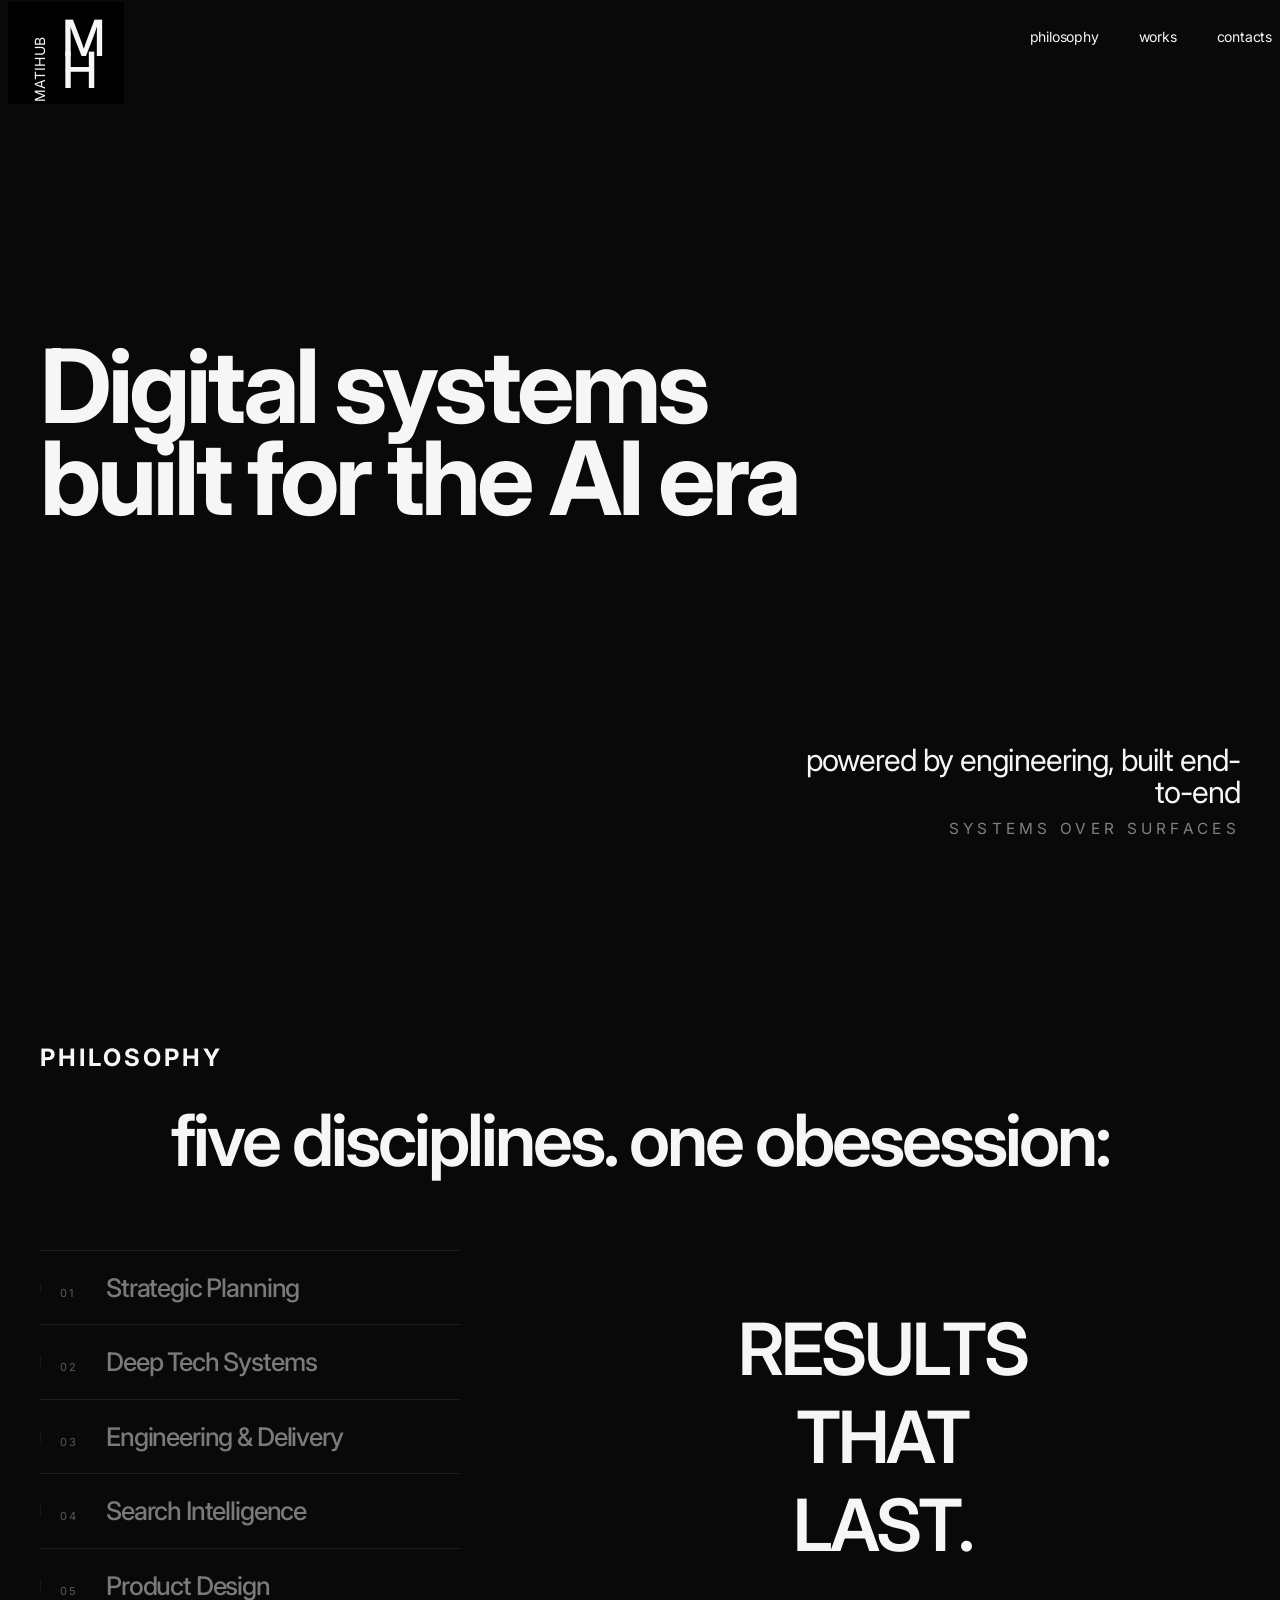
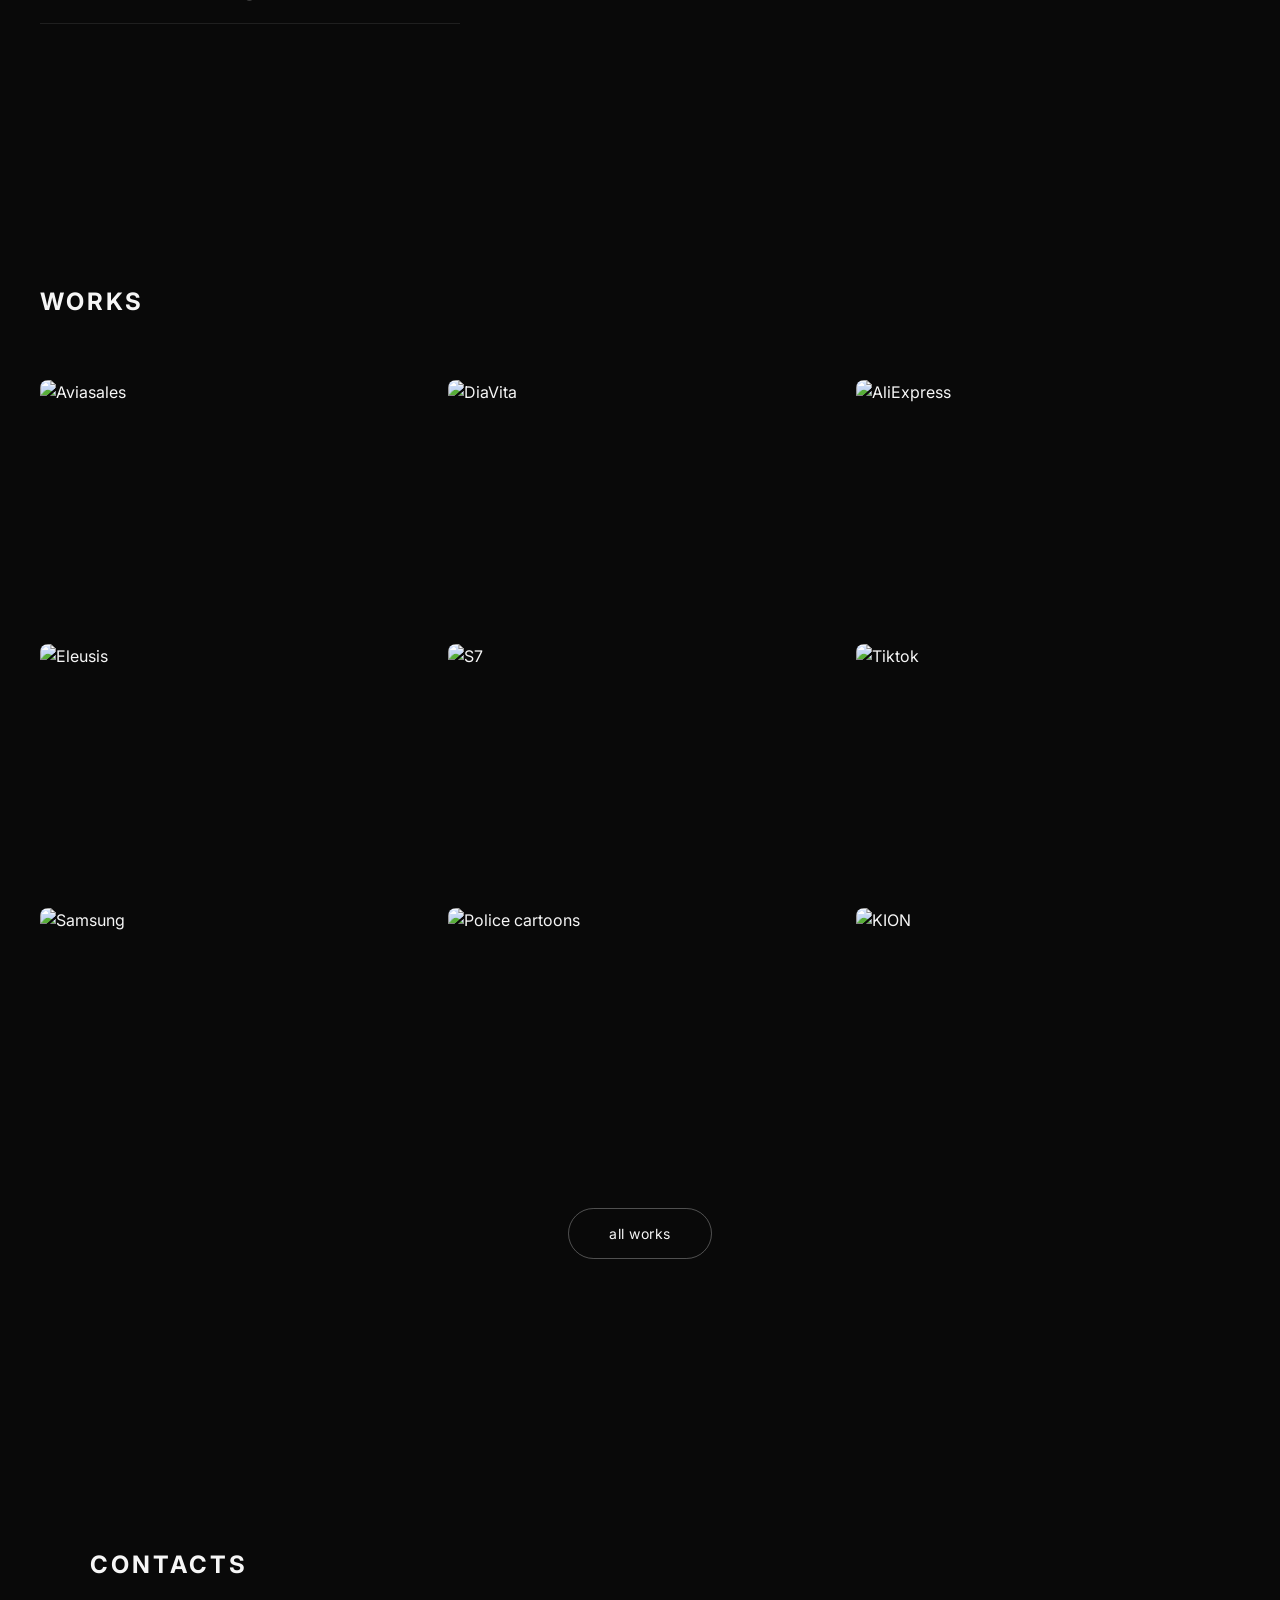
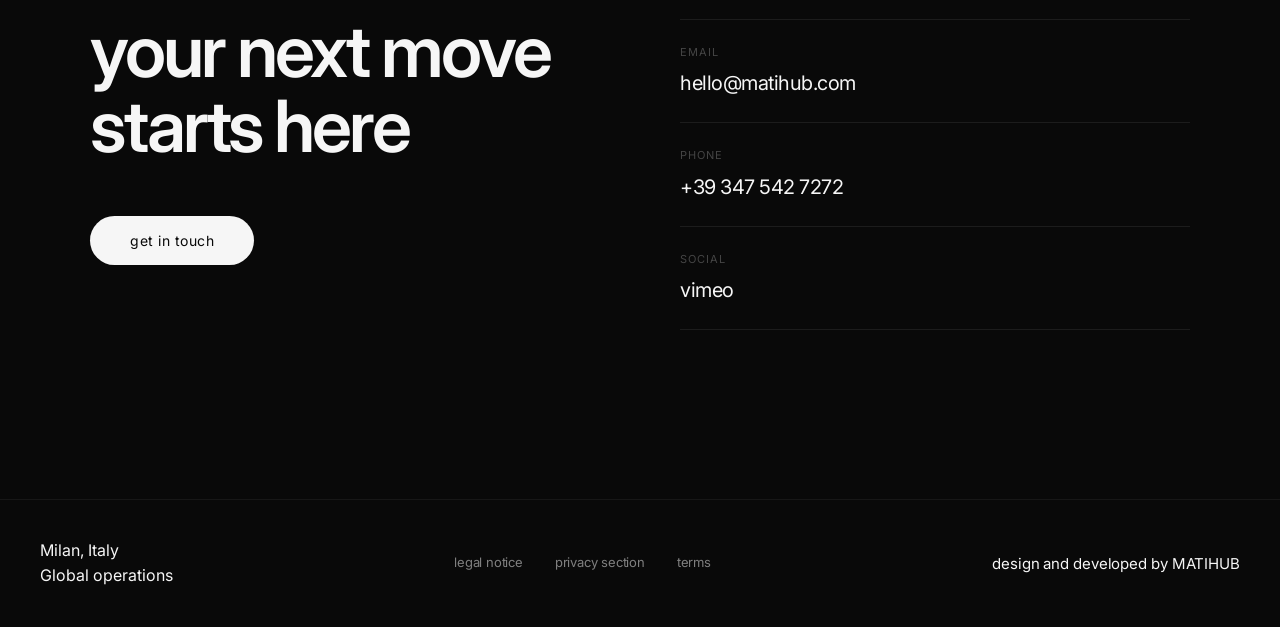
==== commit 101edd49: "Update site: simplify layout, reorder nav Remove hero video section and works grid, reorder navigati" ====
--- a/index.html
+++ b/index.html
@@ -32,8 +32,8 @@
         </span>
       </a>
       <div class="nav__menu" id="navMenu">
+        <a href="#philosophy" class="nav__link" data-nav>philosophy</a>
         <a href="#works" class="nav__link" data-nav>works</a>
-        <a href="#philosophy" class="nav__link" data-nav>philosophy</a>
         <a href="#contacts" class="nav__link" data-nav>contacts</a>
       </div>
       <button class="nav__burger" id="navBurger" aria-label="Toggle menu">
@@ -46,51 +46,14 @@
   <!-- Mobile menu overlay -->
   <div class="mobile-menu" id="mobileMenu">
     <div class="mobile-menu__inner">
+      <a href="#philosophy" class="mobile-menu__link" data-nav>philosophy</a>
       <a href="#works" class="mobile-menu__link" data-nav>works</a>
-      <a href="#philosophy" class="mobile-menu__link" data-nav>philosophy</a>
       <a href="#contacts" class="mobile-menu__link" data-nav>contacts</a>
     </div>
   </div>
 
-  <!-- Hero Section -->
-  <section class="hero" id="top">
-    <div class="hero__video-wrap">
-      <video class="hero__video" autoplay muted loop playsinline>
-        <source src="https://storage.yandexcloud.net/naau/Zebra%20Black/web-3.mp4" type="video/mp4">
-      </video>
-    </div>
-    <div class="hero__stripes">
-      <div class="stripe stripe--1"></div>
-      <div class="stripe stripe--2"></div>
-      <div class="stripe stripe--3"></div>
-      <div class="stripe stripe--4"></div>
-      <div class="stripe stripe--5"></div>
-      <div class="stripe stripe--6"></div>
-      <div class="stripe stripe--7"></div>
-      <div class="stripe stripe--8"></div>
-      <div class="stripe stripe--9"></div>
-      <div class="stripe stripe--10"></div>
-      <div class="stripe stripe--11"></div>
-      <div class="stripe stripe--12"></div>
-      <div class="stripe stripe--13"></div>
-      <div class="stripe stripe--14"></div>
-      <div class="stripe stripe--15"></div>
-      <div class="stripe stripe--16"></div>
-      <div class="stripe stripe--17"></div>
-      <div class="stripe stripe--18"></div>
-      <div class="stripe stripe--19"></div>
-      <div class="stripe stripe--20"></div>
-    </div>
-    <div class="hero__content">
-      <h1 class="hero__title" data-animate="fade-up">MATIHUB</h1>
-    </div>
-    <div class="hero__scroll-indicator" data-animate="fade-in" data-delay="1000">
-      <div class="scroll-line"></div>
-    </div>
-  </section>
-
   <!-- About Section -->
-  <section class="about" id="about">
+  <section class="about" id="top">
     <div class="about__container">
       <div class="about__text-block">
         <h2 class="about__headline" data-animate="fade-up">
@@ -101,134 +64,6 @@
       <div class="about__corner" data-animate="fade-up">
         <p class="about__corner-title">powered by engineering, built end-to-end</p>
         <span class="about__corner-sub">systems over surfaces</span>
-      </div>
-    </div>
-  </section>
-
-  <!-- Featured Works Section -->
-  <section class="works" id="works">
-    <div class="works__container">
-      <h2 class="works__title" data-animate="fade-up">WORKS</h2>
-      <div class="works__grid">
-        <a href="#" class="work-card" data-animate="fade-up" data-video="https://storage.yandexcloud.net/naau/Zebra%20Black/aviasales.mp4">
-          <div class="work-card__media">
-            <img class="work-card__img" src="https://static.tildacdn.com/tild6165-6663-4766-a163-343864383430/IMG_9E581A65877E-5.jpg" alt="Aviasales" loading="lazy">
-            <video class="work-card__video" muted loop playsinline preload="none">
-              <source src="https://storage.yandexcloud.net/naau/Zebra%20Black/aviasales.mp4" type="video/mp4">
-            </video>
-          </div>
-          <div class="work-card__info">
-            <h3 class="work-card__name">Aviasales</h3>
-            <span class="work-card__type">TV commercial</span>
-          </div>
-        </a>
-
-        <a href="#" class="work-card" data-animate="fade-up" data-video="https://storage.yandexcloud.net/naau/Zebra%20Black/diavita.mp4">
-          <div class="work-card__media">
-            <img class="work-card__img" src="https://static.tildacdn.com/tild6336-6364-4230-b430-643764646439/IMG_9E581A65877E-4.jpg" alt="DiaVita" loading="lazy">
-            <video class="work-card__video" muted loop playsinline preload="none">
-              <source src="https://storage.yandexcloud.net/naau/Zebra%20Black/diavita.mp4" type="video/mp4">
-            </video>
-          </div>
-          <div class="work-card__info">
-            <h3 class="work-card__name">DiaVita</h3>
-            <span class="work-card__type">online commercial</span>
-          </div>
-        </a>
-
-        <a href="#" class="work-card" data-animate="fade-up" data-video="https://storage.yandexcloud.net/naau/Zebra%20Black/ali-magnit.mp4">
-          <div class="work-card__media">
-            <img class="work-card__img" src="https://static.tildacdn.com/tild6266-6536-4338-a434-396534333637/IMG_9E581A65877E-7.jpg" alt="AliExpress" loading="lazy">
-            <video class="work-card__video" muted loop playsinline preload="none">
-              <source src="https://storage.yandexcloud.net/naau/Zebra%20Black/ali-magnit.mp4" type="video/mp4">
-            </video>
-          </div>
-          <div class="work-card__info">
-            <h3 class="work-card__name">AliExpress</h3>
-            <span class="work-card__type">TV commercial</span>
-          </div>
-        </a>
-
-        <a href="#" class="work-card" data-animate="fade-up" data-video="https://storage.yandexcloud.net/naau/Zebra%20Black/tortures.mp4">
-          <div class="work-card__media">
-            <img class="work-card__img" src="https://static.tildacdn.com/tild3966-3061-4966-b461-353532653964/IMG_9E581A65877E-11.jpg" alt="Eleusis" loading="lazy">
-            <video class="work-card__video" muted loop playsinline preload="none">
-              <source src="https://storage.yandexcloud.net/naau/Zebra%20Black/tortures.mp4" type="video/mp4">
-            </video>
-          </div>
-          <div class="work-card__info">
-            <h3 class="work-card__name">Eleusis</h3>
-            <span class="work-card__type">short movie</span>
-          </div>
-        </a>
-
-        <a href="#" class="work-card" data-animate="fade-up" data-video="https://storage.yandexcloud.net/naau/Zebra%20Black/s7.mp4">
-          <div class="work-card__media">
-            <img class="work-card__img" src="https://static.tildacdn.com/tild3133-3365-4666-a537-616430393462/IMG_9E581A65877E-16.jpg" alt="S7" loading="lazy">
-            <video class="work-card__video" muted loop playsinline preload="none">
-              <source src="https://storage.yandexcloud.net/naau/Zebra%20Black/s7.mp4" type="video/mp4">
-            </video>
-          </div>
-          <div class="work-card__info">
-            <h3 class="work-card__name">S7</h3>
-            <span class="work-card__type">TV commercial</span>
-          </div>
-        </a>
-
-        <a href="#" class="work-card" data-animate="fade-up" data-video="https://storage.yandexcloud.net/naau/Zebra%20Black/tiktok.mp4">
-          <div class="work-card__media">
-            <img class="work-card__img" src="https://static.tildacdn.com/tild6637-3164-4764-b666-653739356164/IMG_9E581A65877E-14.jpg" alt="Tiktok" loading="lazy">
-            <video class="work-card__video" muted loop playsinline preload="none">
-              <source src="https://storage.yandexcloud.net/naau/Zebra%20Black/tiktok.mp4" type="video/mp4">
-            </video>
-          </div>
-          <div class="work-card__info">
-            <h3 class="work-card__name">Tiktok</h3>
-            <span class="work-card__type">TV commercial</span>
-          </div>
-        </a>
-
-        <a href="#" class="work-card" data-animate="fade-up" data-video="https://storage.yandexcloud.net/naau/Zebra%20Black/samsung.mp4">
-          <div class="work-card__media">
-            <img class="work-card__img" src="https://static.tildacdn.com/tild6661-3166-4439-b335-336266383433/IMG_9E581A65877E-15.jpg" alt="Samsung" loading="lazy">
-            <video class="work-card__video" muted loop playsinline preload="none">
-              <source src="https://storage.yandexcloud.net/naau/Zebra%20Black/samsung.mp4" type="video/mp4">
-            </video>
-          </div>
-          <div class="work-card__info">
-            <h3 class="work-card__name">Samsung</h3>
-            <span class="work-card__type">short movie</span>
-          </div>
-        </a>
-
-        <a href="#" class="work-card" data-animate="fade-up" data-video="https://storage.yandexcloud.net/naau/Zebra%20Black/2block.mp4">
-          <div class="work-card__media">
-            <img class="work-card__img" src="https://static.tildacdn.com/tild3864-3037-4433-b665-363839663732/IMG_9E581A65877E-20.jpg" alt="Police cartoons" loading="lazy">
-            <video class="work-card__video" muted loop playsinline preload="none">
-              <source src="https://storage.yandexcloud.net/naau/Zebra%20Black/2block.mp4" type="video/mp4">
-            </video>
-          </div>
-          <div class="work-card__info">
-            <h3 class="work-card__name">Police cartoons</h3>
-            <span class="work-card__type">social project</span>
-          </div>
-        </a>
-
-        <a href="#" class="work-card" data-animate="fade-up" data-video="https://storage.yandexcloud.net/naau/Zebra%20Black/kion.mp4">
-          <div class="work-card__media">
-            <img class="work-card__img" src="https://static.tildacdn.com/tild3933-3839-4464-b935-316431636664/Screenshot_2021-09-1.jpg" alt="KION" loading="lazy">
-            <video class="work-card__video" muted loop playsinline preload="none">
-              <source src="https://storage.yandexcloud.net/naau/Zebra%20Black/kion.mp4" type="video/mp4">
-            </video>
-          </div>
-          <div class="work-card__info">
-            <h3 class="work-card__name">KION</h3>
-            <span class="work-card__type">online commercial</span>
-          </div>
-        </a>
-      </div>
-      <div class="works__all" data-animate="fade-up">
-        <a href="#" class="btn btn--outline">all works</a>
       </div>
     </div>
   </section>
@@ -408,6 +243,134 @@
     </div>
   </section>
 
+  <!-- Featured Works Section -->
+  <section class="works" id="works">
+    <div class="works__container">
+      <h2 class="works__title" data-animate="fade-up">WORKS</h2>
+      <div class="works__grid">
+        <a href="#" class="work-card" data-animate="fade-up" data-video="https://storage.yandexcloud.net/naau/Zebra%20Black/aviasales.mp4">
+          <div class="work-card__media">
+            <img class="work-card__img" src="https://static.tildacdn.com/tild6165-6663-4766-a163-343864383430/IMG_9E581A65877E-5.jpg" alt="Aviasales" loading="lazy">
+            <video class="work-card__video" muted loop playsinline preload="none">
+              <source src="https://storage.yandexcloud.net/naau/Zebra%20Black/aviasales.mp4" type="video/mp4">
+            </video>
+          </div>
+          <div class="work-card__info">
+            <h3 class="work-card__name">Aviasales</h3>
+            <span class="work-card__type">TV commercial</span>
+          </div>
+        </a>
+
+        <a href="#" class="work-card" data-animate="fade-up" data-video="https://storage.yandexcloud.net/naau/Zebra%20Black/diavita.mp4">
+          <div class="work-card__media">
+            <img class="work-card__img" src="https://static.tildacdn.com/tild6336-6364-4230-b430-643764646439/IMG_9E581A65877E-4.jpg" alt="DiaVita" loading="lazy">
+            <video class="work-card__video" muted loop playsinline preload="none">
+              <source src="https://storage.yandexcloud.net/naau/Zebra%20Black/diavita.mp4" type="video/mp4">
+            </video>
+          </div>
+          <div class="work-card__info">
+            <h3 class="work-card__name">DiaVita</h3>
+            <span class="work-card__type">online commercial</span>
+          </div>
+        </a>
+
+        <a href="#" class="work-card" data-animate="fade-up" data-video="https://storage.yandexcloud.net/naau/Zebra%20Black/ali-magnit.mp4">
+          <div class="work-card__media">
+            <img class="work-card__img" src="https://static.tildacdn.com/tild6266-6536-4338-a434-396534333637/IMG_9E581A65877E-7.jpg" alt="AliExpress" loading="lazy">
+            <video class="work-card__video" muted loop playsinline preload="none">
+              <source src="https://storage.yandexcloud.net/naau/Zebra%20Black/ali-magnit.mp4" type="video/mp4">
+            </video>
+          </div>
+          <div class="work-card__info">
+            <h3 class="work-card__name">AliExpress</h3>
+            <span class="work-card__type">TV commercial</span>
+          </div>
+        </a>
+
+        <a href="#" class="work-card" data-animate="fade-up" data-video="https://storage.yandexcloud.net/naau/Zebra%20Black/tortures.mp4">
+          <div class="work-card__media">
+            <img class="work-card__img" src="https://static.tildacdn.com/tild3966-3061-4966-b461-353532653964/IMG_9E581A65877E-11.jpg" alt="Eleusis" loading="lazy">
+            <video class="work-card__video" muted loop playsinline preload="none">
+              <source src="https://storage.yandexcloud.net/naau/Zebra%20Black/tortures.mp4" type="video/mp4">
+            </video>
+          </div>
+          <div class="work-card__info">
+            <h3 class="work-card__name">Eleusis</h3>
+            <span class="work-card__type">short movie</span>
+          </div>
+        </a>
+
+        <a href="#" class="work-card" data-animate="fade-up" data-video="https://storage.yandexcloud.net/naau/Zebra%20Black/s7.mp4">
+          <div class="work-card__media">
+            <img class="work-card__img" src="https://static.tildacdn.com/tild3133-3365-4666-a537-616430393462/IMG_9E581A65877E-16.jpg" alt="S7" loading="lazy">
+            <video class="work-card__video" muted loop playsinline preload="none">
+              <source src="https://storage.yandexcloud.net/naau/Zebra%20Black/s7.mp4" type="video/mp4">
+            </video>
+          </div>
+          <div class="work-card__info">
+            <h3 class="work-card__name">S7</h3>
+            <span class="work-card__type">TV commercial</span>
+          </div>
+        </a>
+
+        <a href="#" class="work-card" data-animate="fade-up" data-video="https://storage.yandexcloud.net/naau/Zebra%20Black/tiktok.mp4">
+          <div class="work-card__media">
+            <img class="work-card__img" src="https://static.tildacdn.com/tild6637-3164-4764-b666-653739356164/IMG_9E581A65877E-14.jpg" alt="Tiktok" loading="lazy">
+            <video class="work-card__video" muted loop playsinline preload="none">
+              <source src="https://storage.yandexcloud.net/naau/Zebra%20Black/tiktok.mp4" type="video/mp4">
+            </video>
+          </div>
+          <div class="work-card__info">
+            <h3 class="work-card__name">Tiktok</h3>
+            <span class="work-card__type">TV commercial</span>
+          </div>
+        </a>
+
+        <a href="#" class="work-card" data-animate="fade-up" data-video="https://storage.yandexcloud.net/naau/Zebra%20Black/samsung.mp4">
+          <div class="work-card__media">
+            <img class="work-card__img" src="https://static.tildacdn.com/tild6661-3166-4439-b335-336266383433/IMG_9E581A65877E-15.jpg" alt="Samsung" loading="lazy">
+            <video class="work-card__video" muted loop playsinline preload="none">
+              <source src="https://storage.yandexcloud.net/naau/Zebra%20Black/samsung.mp4" type="video/mp4">
+            </video>
+          </div>
+          <div class="work-card__info">
+            <h3 class="work-card__name">Samsung</h3>
+            <span class="work-card__type">short movie</span>
+          </div>
+        </a>
+
+        <a href="#" class="work-card" data-animate="fade-up" data-video="https://storage.yandexcloud.net/naau/Zebra%20Black/2block.mp4">
+          <div class="work-card__media">
+            <img class="work-card__img" src="https://static.tildacdn.com/tild3864-3037-4433-b665-363839663732/IMG_9E581A65877E-20.jpg" alt="Police cartoons" loading="lazy">
+            <video class="work-card__video" muted loop playsinline preload="none">
+              <source src="https://storage.yandexcloud.net/naau/Zebra%20Black/2block.mp4" type="video/mp4">
+            </video>
+          </div>
+          <div class="work-card__info">
+            <h3 class="work-card__name">Police cartoons</h3>
+            <span class="work-card__type">social project</span>
+          </div>
+        </a>
+
+        <a href="#" class="work-card" data-animate="fade-up" data-video="https://storage.yandexcloud.net/naau/Zebra%20Black/kion.mp4">
+          <div class="work-card__media">
+            <img class="work-card__img" src="https://static.tildacdn.com/tild3933-3839-4464-b935-316431636664/Screenshot_2021-09-1.jpg" alt="KION" loading="lazy">
+            <video class="work-card__video" muted loop playsinline preload="none">
+              <source src="https://storage.yandexcloud.net/naau/Zebra%20Black/kion.mp4" type="video/mp4">
+            </video>
+          </div>
+          <div class="work-card__info">
+            <h3 class="work-card__name">KION</h3>
+            <span class="work-card__type">online commercial</span>
+          </div>
+        </a>
+      </div>
+      <div class="works__all" data-animate="fade-up">
+        <a href="#" class="btn btn--outline">all works</a>
+      </div>
+    </div>
+  </section>
+
   <!-- Contacts Section -->
   <section class="contacts" id="contacts">
     <div class="contacts__container">
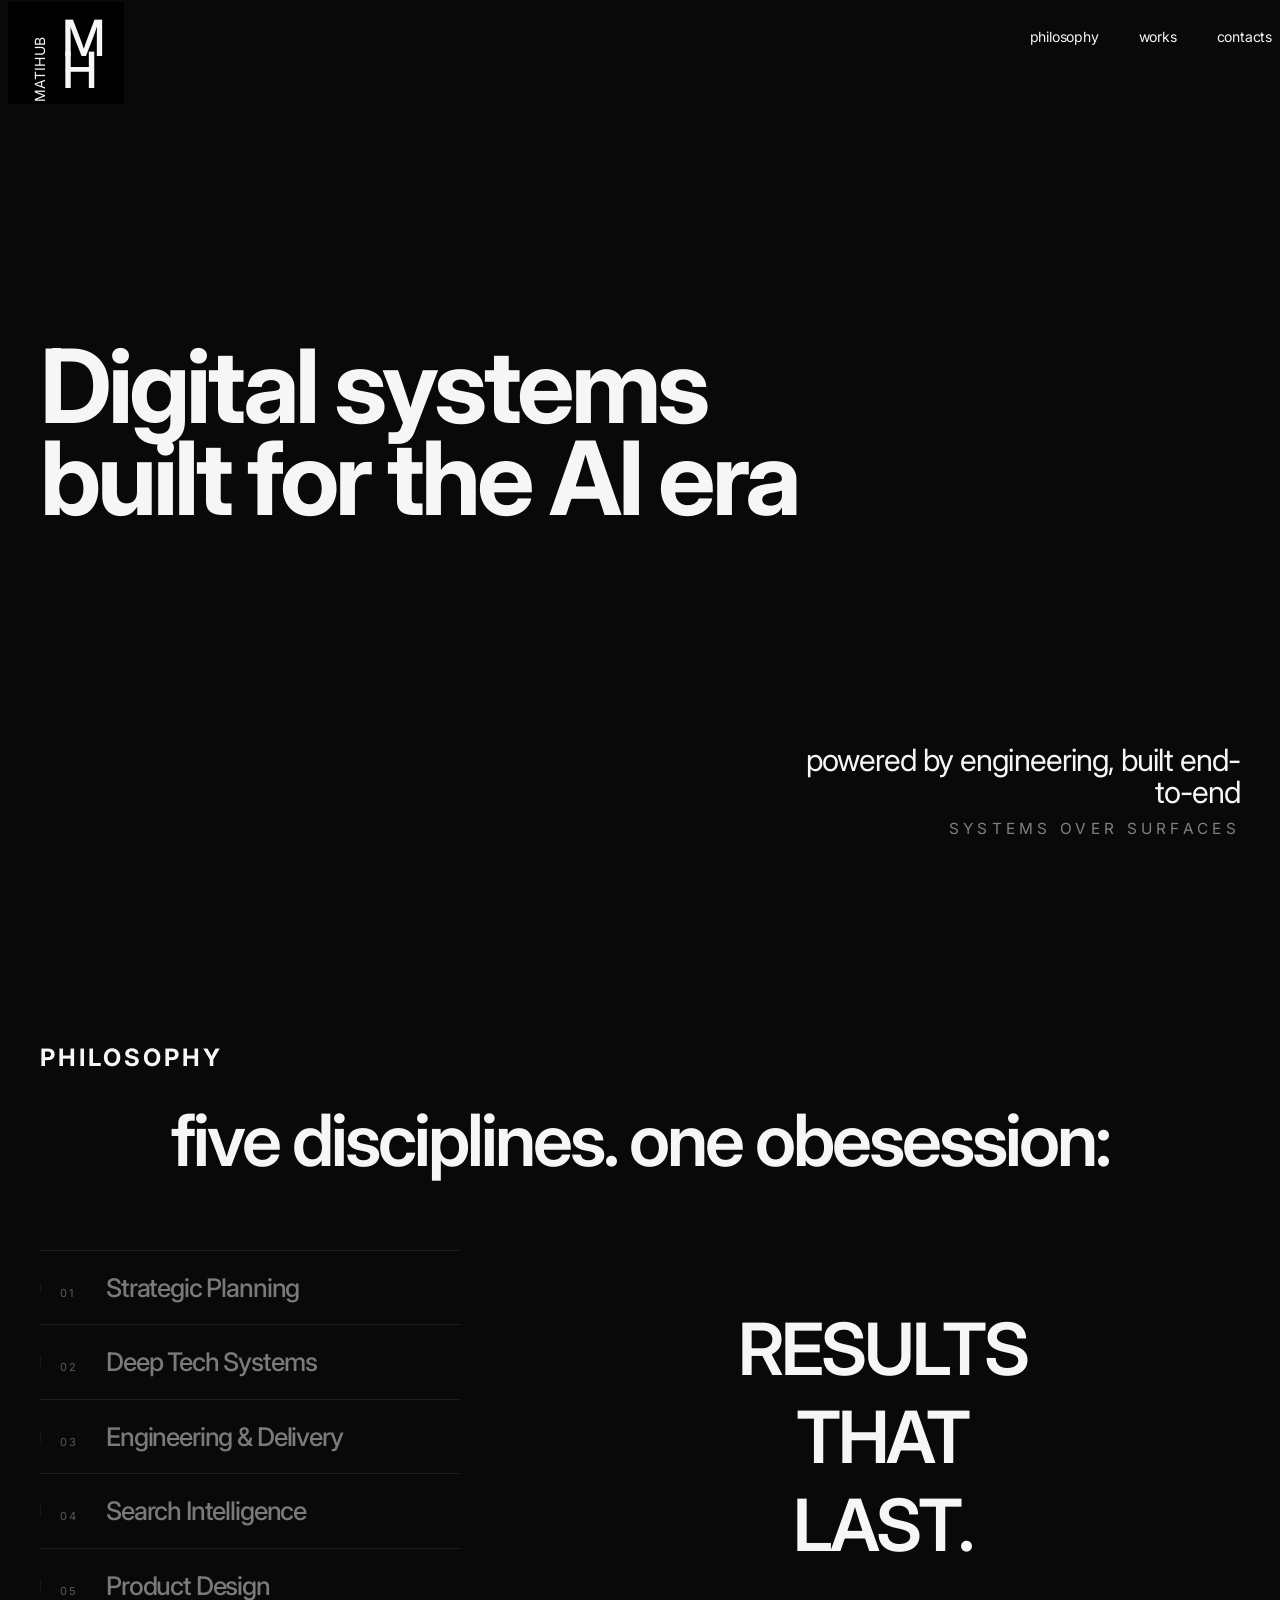
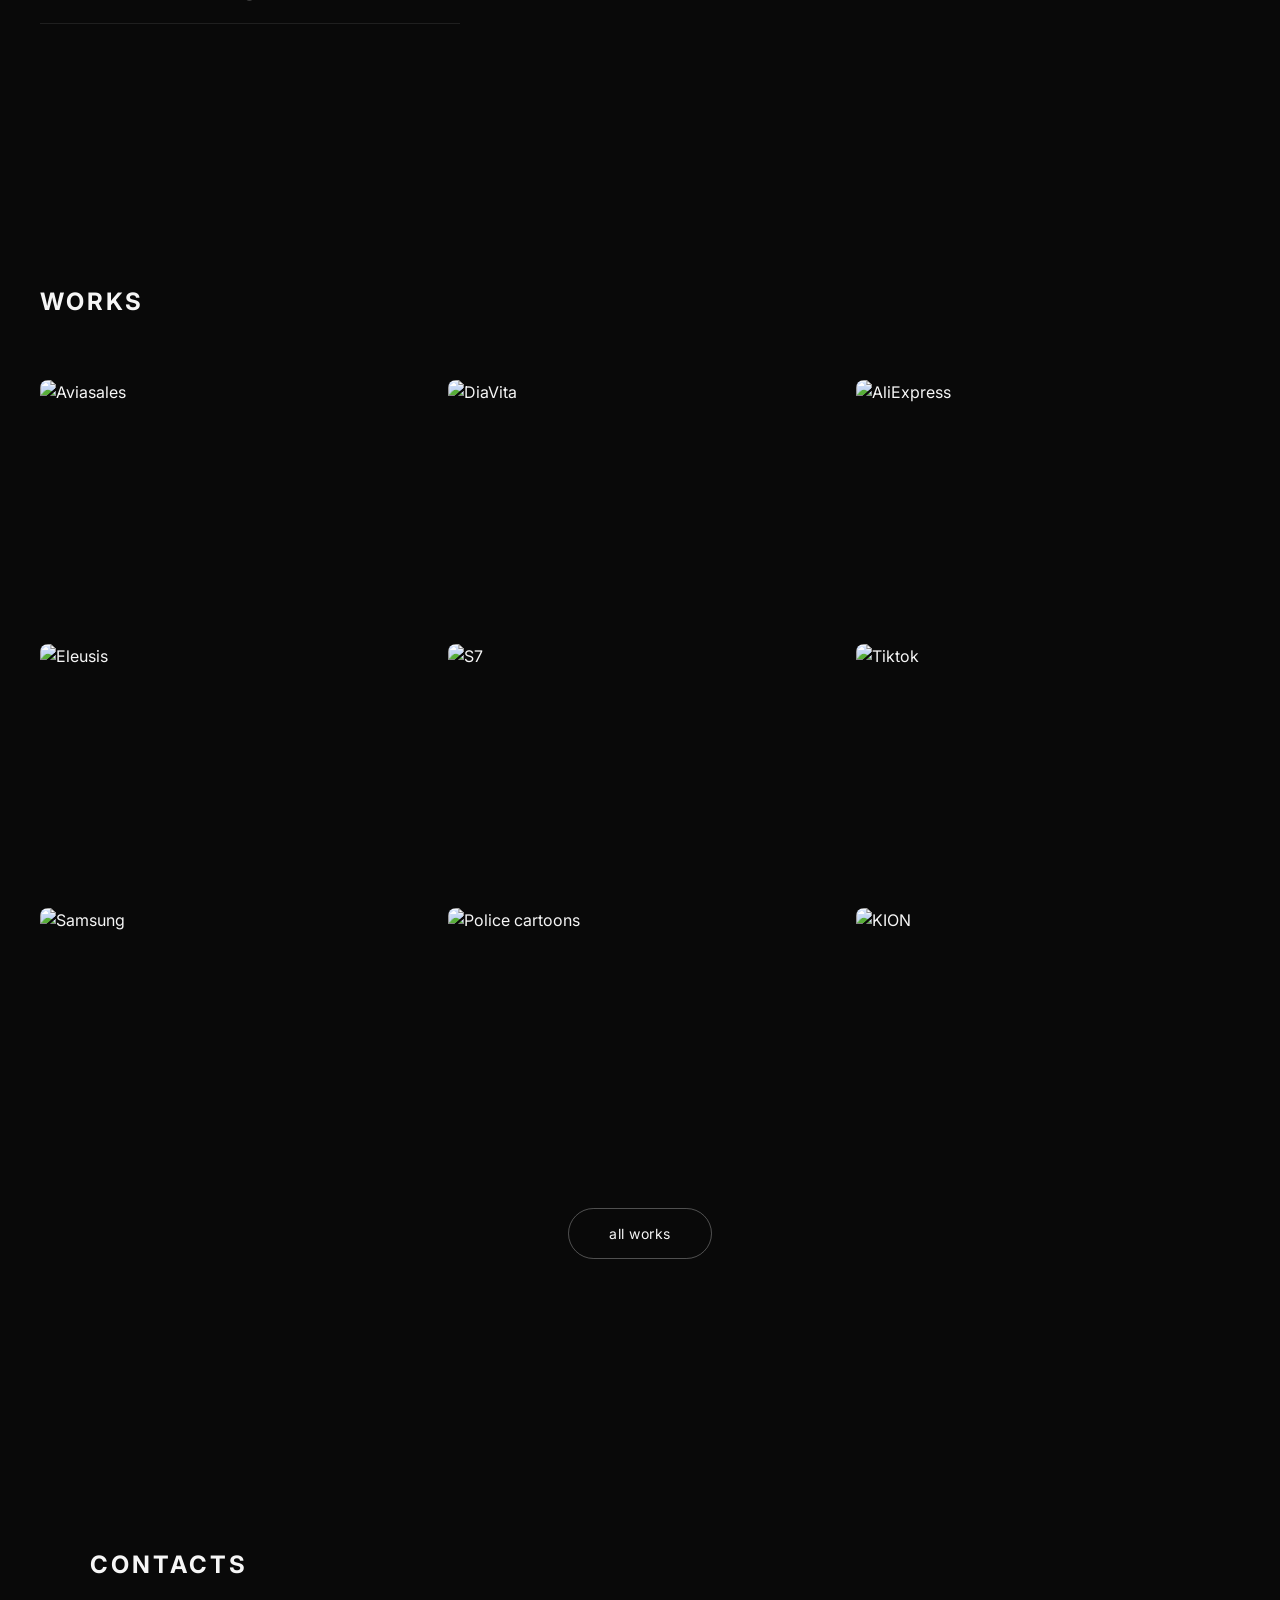
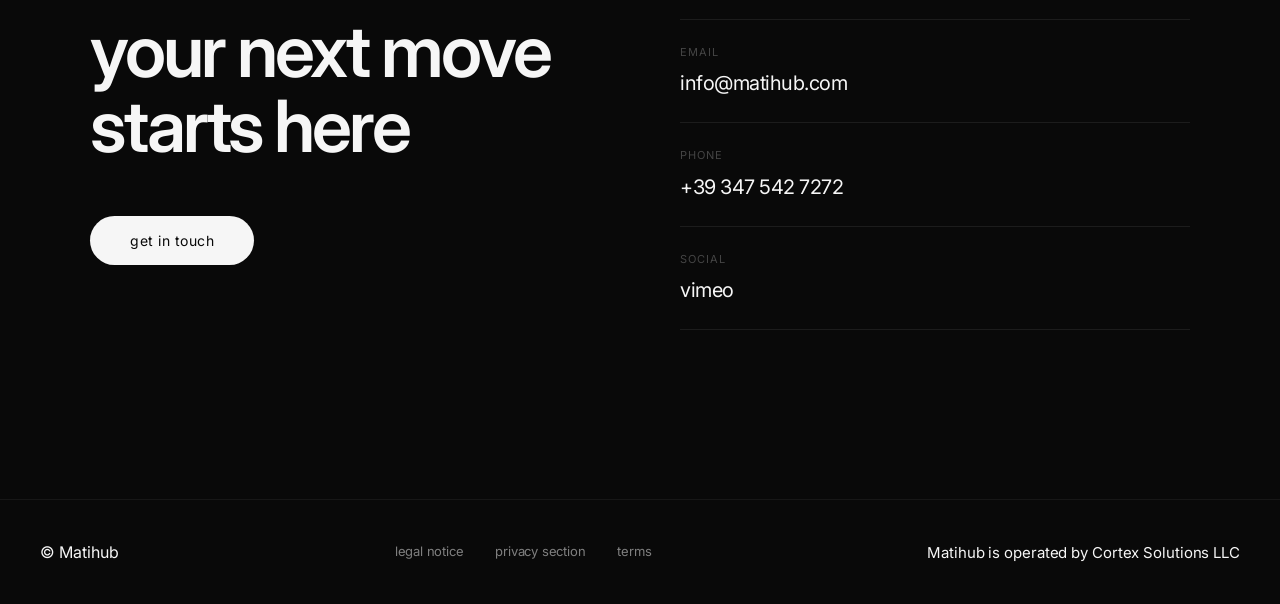
==== commit 6bfca525: "Update email to info@matihub.com and revise footer - Change all contact emails from hello@matihub.co" ====
--- a/index.html
+++ b/index.html
@@ -377,12 +377,12 @@
       <div class="contacts__left" data-animate="fade-up">
         <span class="contacts__eyebrow">CONTACTS</span>
         <h2 class="contacts__title">your next move<br>starts here</h2>
-        <a href="mailto:hello@matihub.com" class="btn btn--primary contacts__cta">get in touch</a>
+        <a href="mailto:info@matihub.com" class="btn btn--primary contacts__cta">get in touch</a>
       </div>
       <div class="contacts__right" data-animate="fade-up" data-delay="200">
         <div class="contacts__item">
           <span class="contacts__label">email</span>
-          <a href="mailto:hello@matihub.com" class="contacts__value contacts__value--link">hello@matihub.com</a>
+          <a href="mailto:info@matihub.com" class="contacts__value contacts__value--link">info@matihub.com</a>
         </div>
         <div class="contacts__item">
           <span class="contacts__label">phone</span>
@@ -400,10 +400,7 @@
   <footer class="footer">
     <div class="footer__container">
       <div class="footer__left">
-        <div class="footer__location">
-          <span>Milan, Italy</span>
-          <span>Global operations</span>
-        </div>
+        <span>© Matihub</span>
       </div>
       <div class="footer__nav">
         <div class="footer__nav-links">
@@ -415,7 +412,7 @@
         </div>
       </div>
       <div class="footer__right">
-        <span class="footer__credit">design and developed by MATIHUB</span>
+        <span class="footer__credit">Matihub is operated by Cortex Solutions LLC</span>
       </div>
     </div>
   </footer>
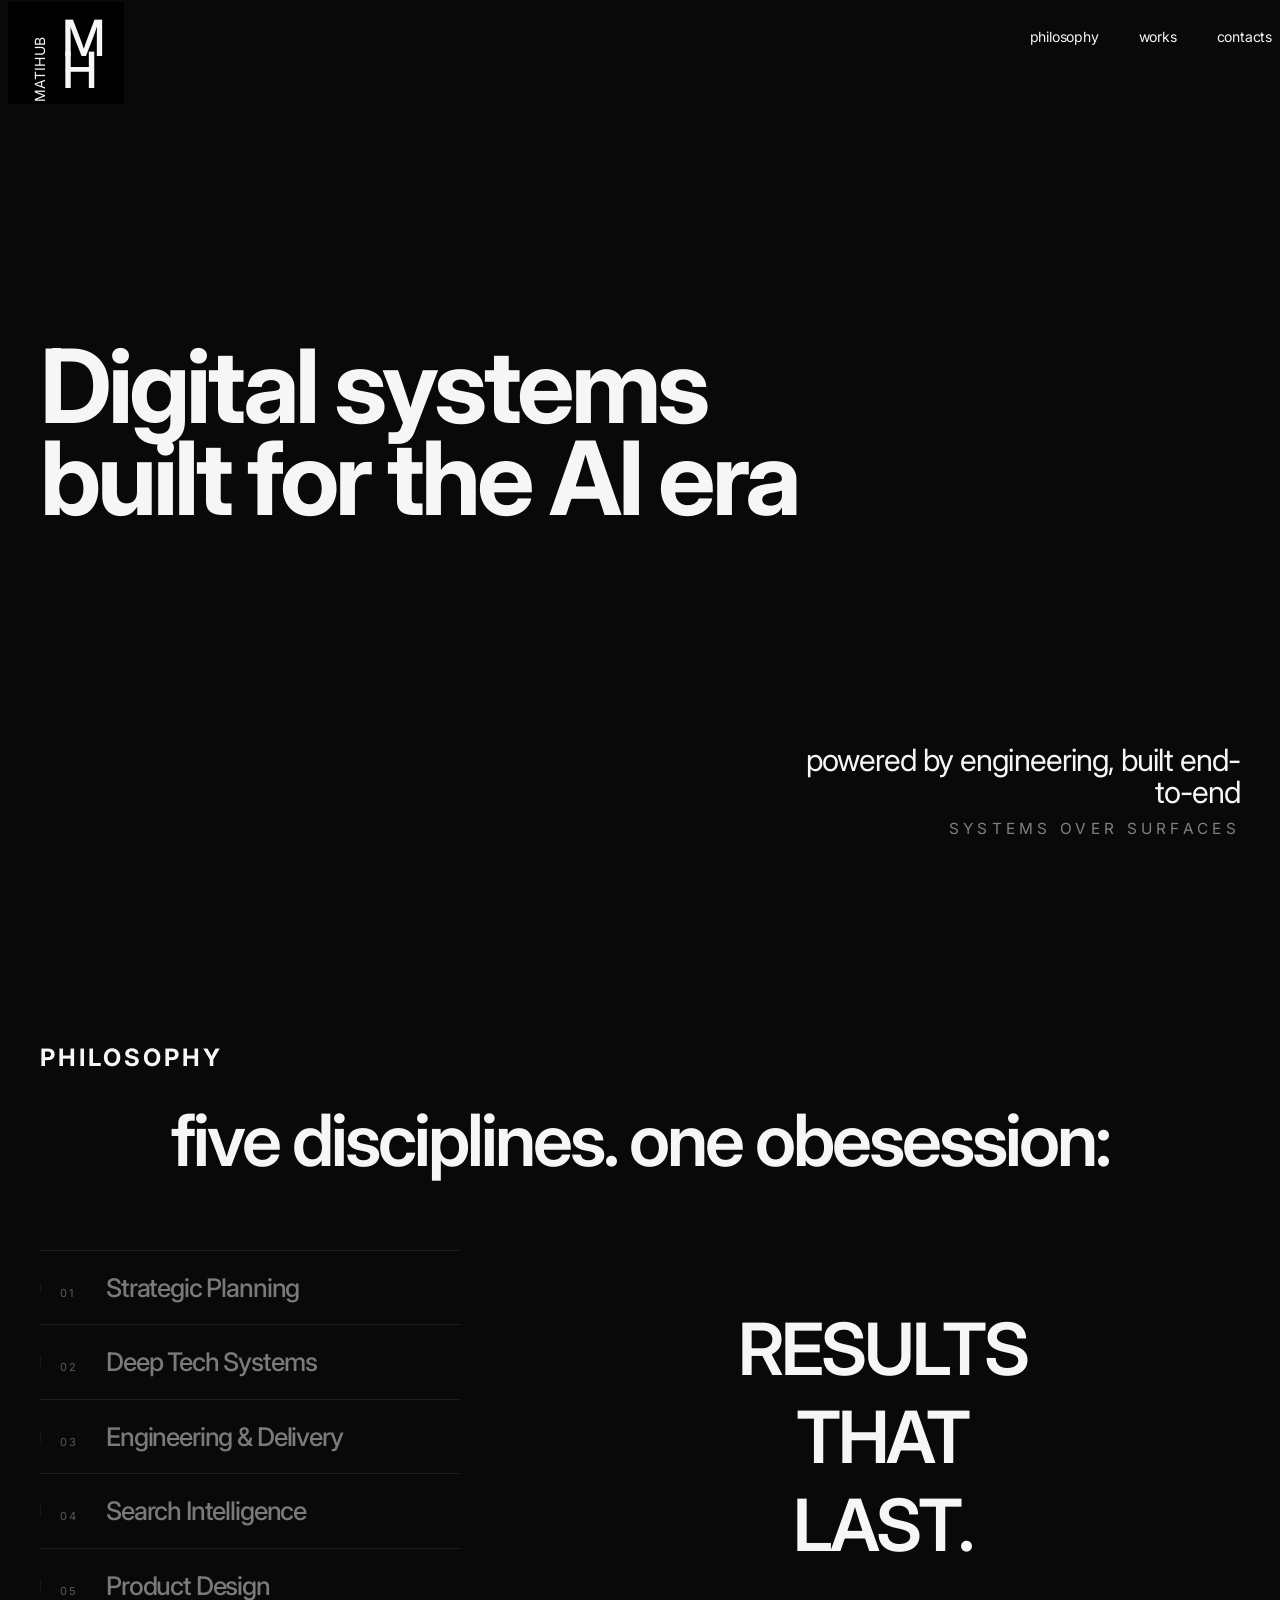
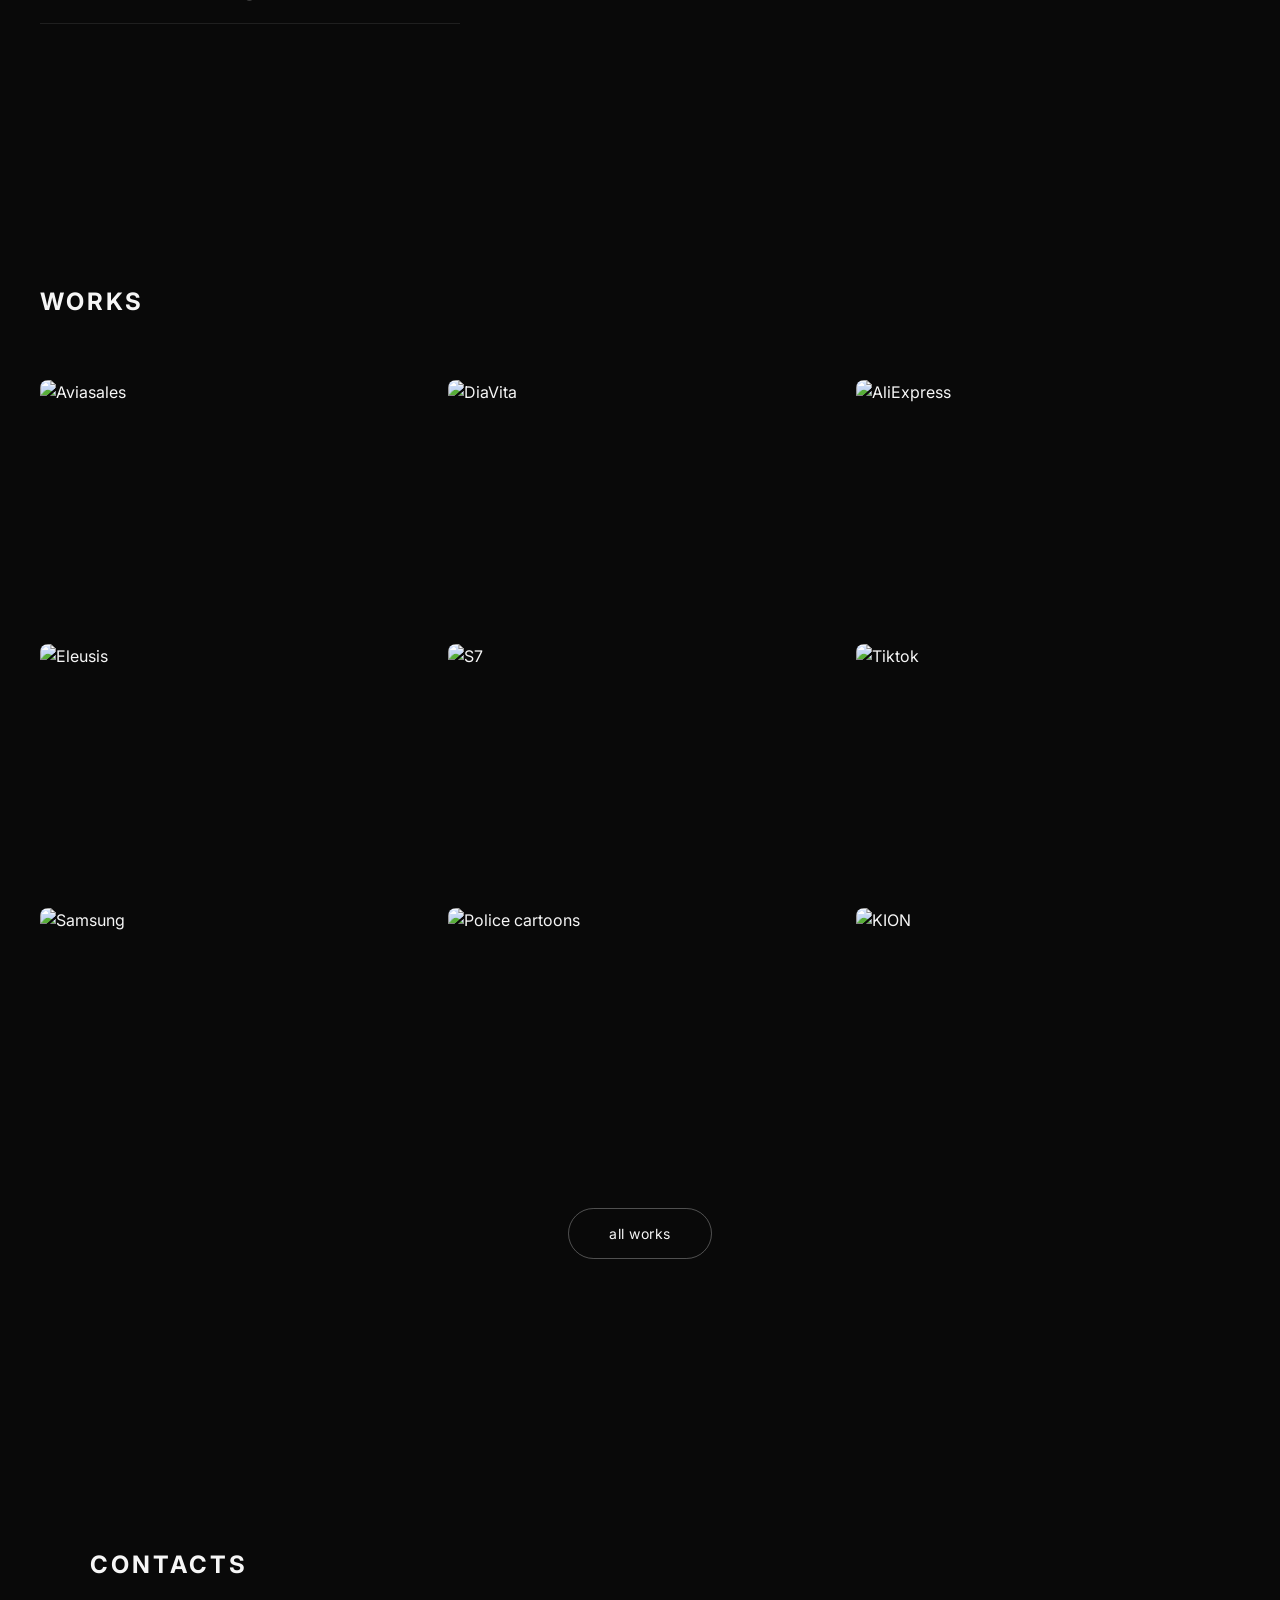
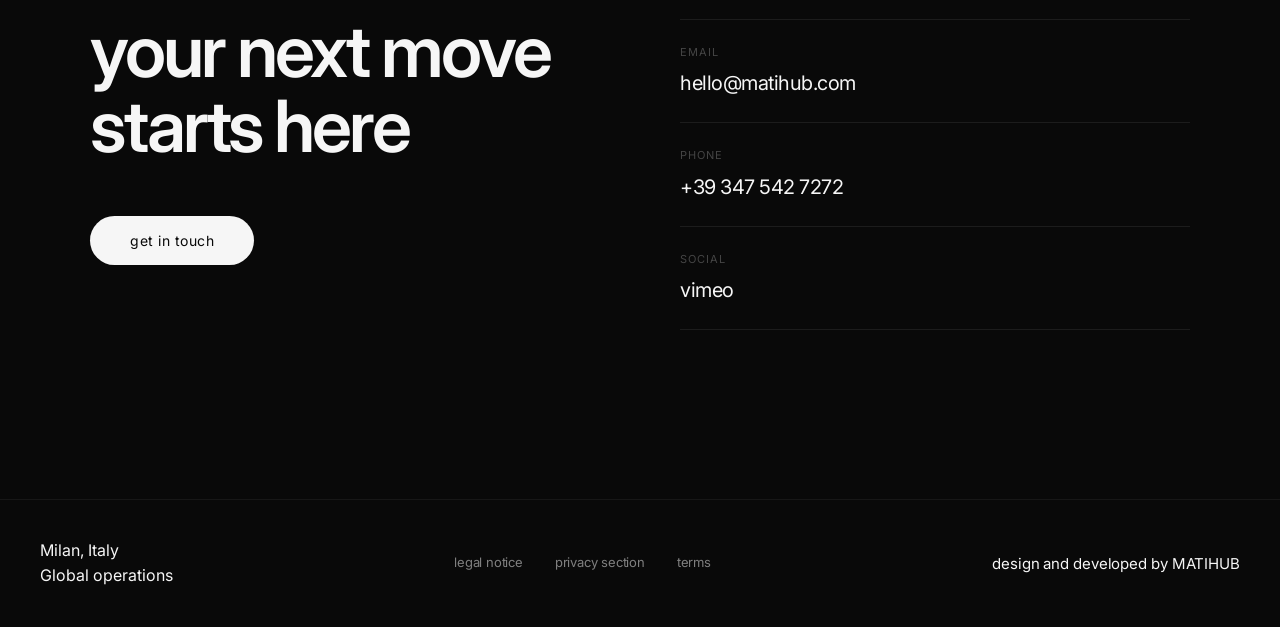
==== commit bdb959a6: "Revert "Update email to info@matihub.com and revise footer" This reverts commit 6bfca525a8eb758ab5a6" ====
--- a/index.html
+++ b/index.html
@@ -377,12 +377,12 @@
       <div class="contacts__left" data-animate="fade-up">
         <span class="contacts__eyebrow">CONTACTS</span>
         <h2 class="contacts__title">your next move<br>starts here</h2>
-        <a href="mailto:info@matihub.com" class="btn btn--primary contacts__cta">get in touch</a>
+        <a href="mailto:hello@matihub.com" class="btn btn--primary contacts__cta">get in touch</a>
       </div>
       <div class="contacts__right" data-animate="fade-up" data-delay="200">
         <div class="contacts__item">
           <span class="contacts__label">email</span>
-          <a href="mailto:info@matihub.com" class="contacts__value contacts__value--link">info@matihub.com</a>
+          <a href="mailto:hello@matihub.com" class="contacts__value contacts__value--link">hello@matihub.com</a>
         </div>
         <div class="contacts__item">
           <span class="contacts__label">phone</span>
@@ -400,7 +400,10 @@
   <footer class="footer">
     <div class="footer__container">
       <div class="footer__left">
-        <span>© Matihub</span>
+        <div class="footer__location">
+          <span>Milan, Italy</span>
+          <span>Global operations</span>
+        </div>
       </div>
       <div class="footer__nav">
         <div class="footer__nav-links">
@@ -412,7 +415,7 @@
         </div>
       </div>
       <div class="footer__right">
-        <span class="footer__credit">Matihub is operated by Cortex Solutions LLC</span>
+        <span class="footer__credit">design and developed by MATIHUB</span>
       </div>
     </div>
   </footer>
